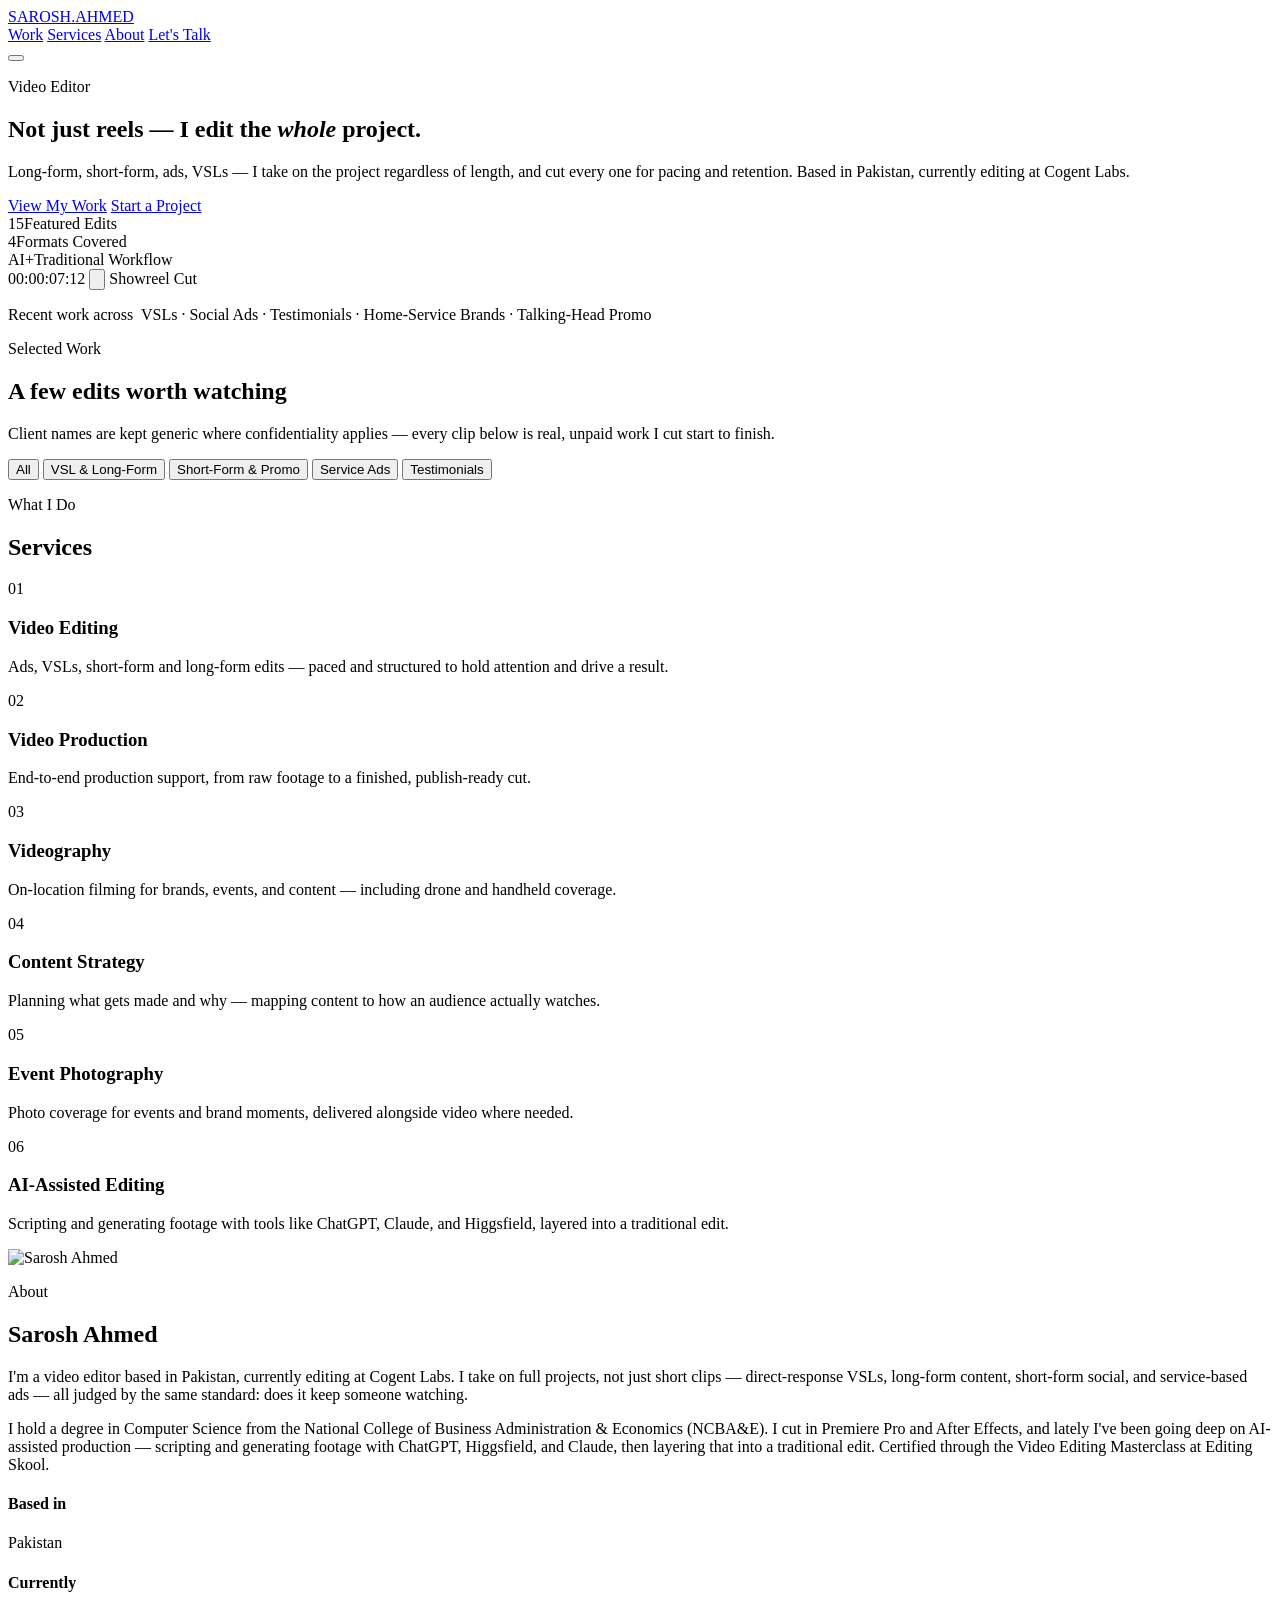
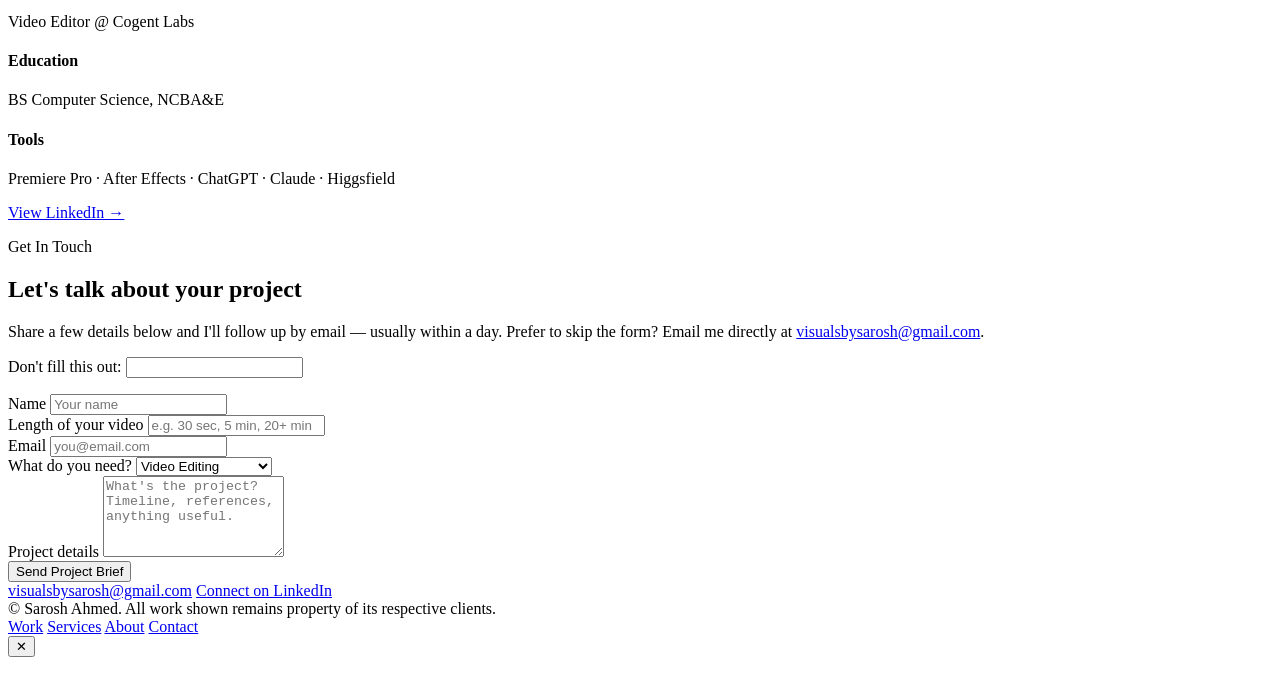
==== index.html @ 7a7d0344 "Add files via upload" ====
<!DOCTYPE html>
<html lang="en">
<head>
<meta charset="UTF-8">
<meta name="viewport" content="width=device-width, initial-scale=1.0">
<title>Sarosh Ahmed — Video Editor</title>
<meta name="description" content="Sarosh Ahmed — video editor based in Pakistan. Long-form, short-form, ads and VSLs, cut for retention, pacing, and results.">

<!-- Social preview (WhatsApp, LinkedIn, iMessage, etc.) -->
<meta property="og:type" content="website">
<meta property="og:url" content="https://saroshahmedportfolio.github.io/">
<meta property="og:title" content="Sarosh Ahmed — Video Editor">
<meta property="og:description" content="Not just reels — I edit the whole project. Long-form, short-form, ads and VSLs, cut for retention and pacing.">
<meta property="og:image" content="https://saroshahmedportfolio.github.io/assets/sarosh-headshot.jpg">
<meta name="twitter:card" content="summary_large_image">
<meta name="twitter:title" content="Sarosh Ahmed — Video Editor">
<meta name="twitter:description" content="Not just reels — I edit the whole project.">
<meta name="twitter:image" content="https://saroshahmedportfolio.github.io/assets/sarosh-headshot.jpg">

<!-- Google Analytics (GA4) — replace G-XXXXXXXXXX with your real Measurement ID -->
<script async src="https://www.googletagmanager.com/gtag/js?id=G-XXXXXXXXXX"></script>
<script>
  window.dataLayer = window.dataLayer || [];
  function gtag(){dataLayer.push(arguments);}
  gtag('js', new Date());
  gtag('config', 'G-XXXXXXXXXX');
</script>

<link rel="icon" href="data:image/svg+xml,<svg xmlns=%22http://www.w3.org/2000/svg%22 viewBox=%220 0 100 100%22><rect width=%22100%22 height=%22100%22 rx=%2222%22 fill=%22%230b0b0d%22/><text x=%2250%22 y=%2266%22 font-size=%2255%22 font-family=%22Arial%2C sans-serif%22 font-weight=%22900%22 fill=%22%23d7ff3f%22 text-anchor=%22middle%22>S</text></svg>">
<link rel="stylesheet" href="css/styles.css">
</head>
<body>

<div class="noise"></div>

<header class="site-header" id="top">
  <div class="wrap header-inner">
    <a class="brand" href="#top">SAROSH<span>.</span>AHMED</a>
    <nav class="nav" id="nav">
      <a href="#work">Work</a>
      <a href="#services">Services</a>
      <a href="#about">About</a>
      <a href="#contact" class="nav-cta">Let's Talk</a>
    </nav>
    <button class="nav-toggle" id="navToggle" aria-label="Toggle menu">
      <span></span><span></span><span></span>
    </button>
  </div>
</header>

<main>

  <!-- HERO -->
  <section class="hero wrap" id="hero">
    <div class="hero-copy">
      <p class="eyebrow"><span class="dot"></span>Video Editor</p>
      <h1>Not just reels — I edit the <em>whole</em> project.</h1>
      <p class="hero-sub">Long-form, short-form, ads, VSLs — I take on the project regardless of length, and cut every one for pacing and retention. Based in Pakistan, currently editing at Cogent Labs.</p>
      <div class="hero-actions">
        <a href="#work" class="btn btn-primary">View My Work</a>
        <a href="#contact" class="btn btn-ghost">Start a Project</a>
      </div>
      <div class="hero-meta">
        <div><span class="num">15</span><span class="label">Featured Edits</span></div>
        <div><span class="num">4</span><span class="label">Formats Covered</span></div>
        <div><span class="num">AI+</span><span class="label">Traditional Workflow</span></div>
      </div>
    </div>
    <div class="hero-media">
      <div class="tape-frame vertical" data-video="1pRJsNcxKk1_Q9yk8_LuO5jsBU0vxVFRY" data-title="Showreel Cut">
        <div class="tape-poster">
          <span class="tc">00:00:07:12</span>
          <button class="play-btn" aria-label="Play showreel">
            <svg viewBox="0 0 24 24"><path d="M8 5v14l11-7z"/></svg>
          </button>
          <span class="tape-label">Showreel Cut</span>
        </div>
      </div>
      <div class="hero-blob"></div>
    </div>
  </section>

  <!-- LOGOS / STRIP -->
  <section class="strip wrap">
    <p>Recent work across &nbsp;<span>VSLs</span>&nbsp;·&nbsp;<span>Social Ads</span>&nbsp;·&nbsp;<span>Testimonials</span>&nbsp;·&nbsp;<span>Home-Service Brands</span>&nbsp;·&nbsp;<span>Talking-Head Promo</span></p>
  </section>

  <!-- WORK -->
  <section class="work wrap" id="work">
    <div class="section-head">
      <p class="eyebrow"><span class="dot"></span>Selected Work</p>
      <h2>A few edits worth watching</h2>
      <p class="section-sub">Client names are kept generic where confidentiality applies — every clip below is real, unpaid work I cut start to finish.</p>
    </div>

    <div class="filters" id="filters">
      <button class="filter-btn active" data-filter="all">All</button>
      <button class="filter-btn" data-filter="vsl">VSL &amp; Long-Form</button>
      <button class="filter-btn" data-filter="promo">Short-Form &amp; Promo</button>
      <button class="filter-btn" data-filter="ads">Service Ads</button>
      <button class="filter-btn" data-filter="testimonial">Testimonials</button>
    </div>

    <div class="grid" id="workGrid">
      <!-- Cards injected by JS from VIDEO_DATA -->
    </div>
  </section>

  <!-- SERVICES -->
  <section class="services wrap" id="services">
    <div class="section-head">
      <p class="eyebrow"><span class="dot"></span>What I Do</p>
      <h2>Services</h2>
    </div>
    <div class="service-grid">
      <div class="service-card">
        <span class="service-index">01</span>
        <h3>Video Editing</h3>
        <p>Ads, VSLs, short-form and long-form edits — paced and structured to hold attention and drive a result.</p>
      </div>
      <div class="service-card">
        <span class="service-index">02</span>
        <h3>Video Production</h3>
        <p>End-to-end production support, from raw footage to a finished, publish-ready cut.</p>
      </div>
      <div class="service-card">
        <span class="service-index">03</span>
        <h3>Videography</h3>
        <p>On-location filming for brands, events, and content — including drone and handheld coverage.</p>
      </div>
      <div class="service-card">
        <span class="service-index">04</span>
        <h3>Content Strategy</h3>
        <p>Planning what gets made and why — mapping content to how an audience actually watches.</p>
      </div>
      <div class="service-card">
        <span class="service-index">05</span>
        <h3>Event Photography</h3>
        <p>Photo coverage for events and brand moments, delivered alongside video where needed.</p>
      </div>
      <div class="service-card service-card--accent">
        <span class="service-index">06</span>
        <h3>AI-Assisted Editing</h3>
        <p>Scripting and generating footage with tools like ChatGPT, Claude, and Higgsfield, layered into a traditional edit.</p>
      </div>
    </div>
  </section>

  <!-- ABOUT -->
  <section class="about wrap" id="about">
    <div class="about-media">
      <img src="assets/sarosh-headshot.jpg" alt="Sarosh Ahmed" loading="lazy">
    </div>
    <div class="about-copy">
      <p class="eyebrow"><span class="dot"></span>About</p>
      <h2>Sarosh Ahmed</h2>
      <p>I'm a video editor based in Pakistan, currently editing at Cogent Labs. I take on full projects, not just short clips — direct-response VSLs, long-form content, short-form social, and service-based ads — all judged by the same standard: does it keep someone watching.</p>
      <p>I hold a degree in Computer Science from the National College of Business Administration &amp; Economics (NCBA&amp;E). I cut in Premiere Pro and After Effects, and lately I've been going deep on AI-assisted production — scripting and generating footage with ChatGPT, Higgsfield, and Claude, then layering that into a traditional edit. Certified through the Video Editing Masterclass at Editing Skool.</p>
      <div class="about-facts">
        <div><h4>Based in</h4><p>Pakistan</p></div>
        <div><h4>Currently</h4><p>Video Editor @ Cogent Labs</p></div>
        <div><h4>Education</h4><p>BS Computer Science, NCBA&amp;E</p></div>
        <div><h4>Tools</h4><p>Premiere Pro · After Effects · ChatGPT · Claude · Higgsfield</p></div>
      </div>
      <a href="https://www.linkedin.com/in/sarosh-ahmed-/" target="_blank" rel="noopener" class="btn btn-ghost small">View LinkedIn →</a>
    </div>
  </section>

  <!-- CONTACT -->
  <section class="contact wrap" id="contact">
    <div class="contact-inner">
      <p class="eyebrow center"><span class="dot"></span>Get In Touch</p>
      <h2>Let's talk about your project</h2>
      <p class="section-sub center">Share a few details below and I'll follow up by email — usually within a day. Prefer to skip the form? Email me directly at <a href="mailto:visualsbysarosh@gmail.com" class="inline-link">visualsbysarosh@gmail.com</a>.</p>

      <form name="contact" method="POST" data-netlify="true" netlify-honeypot="bot-field" class="project-form" id="contactForm" action="/thank-you.html">
        <input type="hidden" name="form-name" value="contact">
        <p class="hidden-field"><label>Don't fill this out: <input name="bot-field"></label></p>

        <div class="form-row">
          <div class="form-field">
            <label for="f-name">Name</label>
            <input type="text" id="f-name" name="name" placeholder="Your name" required>
          </div>
          <div class="form-field">
            <label for="f-length">Length of your video</label>
            <input type="text" id="f-length" name="video_length" placeholder="e.g. 30 sec, 5 min, 20+ min">
          </div>
        </div>

        <div class="form-row">
          <div class="form-field">
            <label for="f-email">Email</label>
            <input type="email" id="f-email" name="email" placeholder="you@email.com" required>
          </div>
          <div class="form-field">
            <label for="f-service">What do you need?</label>
            <select id="f-service" name="service">
              <option value="Video Editing">Video Editing</option>
              <option value="Video Production">Video Production</option>
              <option value="Videography">Videography</option>
              <option value="Content Strategy">Content Strategy</option>
              <option value="Event Photography">Event Photography</option>
              <option value="Other">Other</option>
            </select>
          </div>
        </div>

        <div class="form-field">
          <label for="f-details">Project details</label>
          <textarea id="f-details" name="details" rows="5" placeholder="What's the project? Timeline, references, anything useful."></textarea>
        </div>

        <button type="submit" class="btn btn-primary large">Send Project Brief</button>
      </form>

      <div class="contact-actions">
        <a href="mailto:visualsbysarosh@gmail.com" class="btn btn-ghost">visualsbysarosh@gmail.com</a>
        <a href="https://www.linkedin.com/in/sarosh-ahmed-/" target="_blank" rel="noopener" class="btn btn-ghost">Connect on LinkedIn</a>
      </div>
    </div>
  </section>

</main>

<footer class="site-footer">
  <div class="wrap footer-inner">
    <span>© <span id="year"></span> Sarosh Ahmed. All work shown remains property of its respective clients.</span>
    <div class="footer-links">
      <a href="#work">Work</a>
      <a href="#services">Services</a>
      <a href="#about">About</a>
      <a href="#contact">Contact</a>
    </div>
  </div>
</footer>

<div class="lightbox" id="lightbox">
  <div class="lightbox-inner">
    <button class="lightbox-close" id="lightboxClose" aria-label="Close">✕</button>
    <div class="lightbox-frame" id="lightboxFrame"></div>
    <p class="lightbox-title" id="lightboxTitle"></p>
  </div>
</div>

<script src="js/main.js"></script>
</body>
</html>
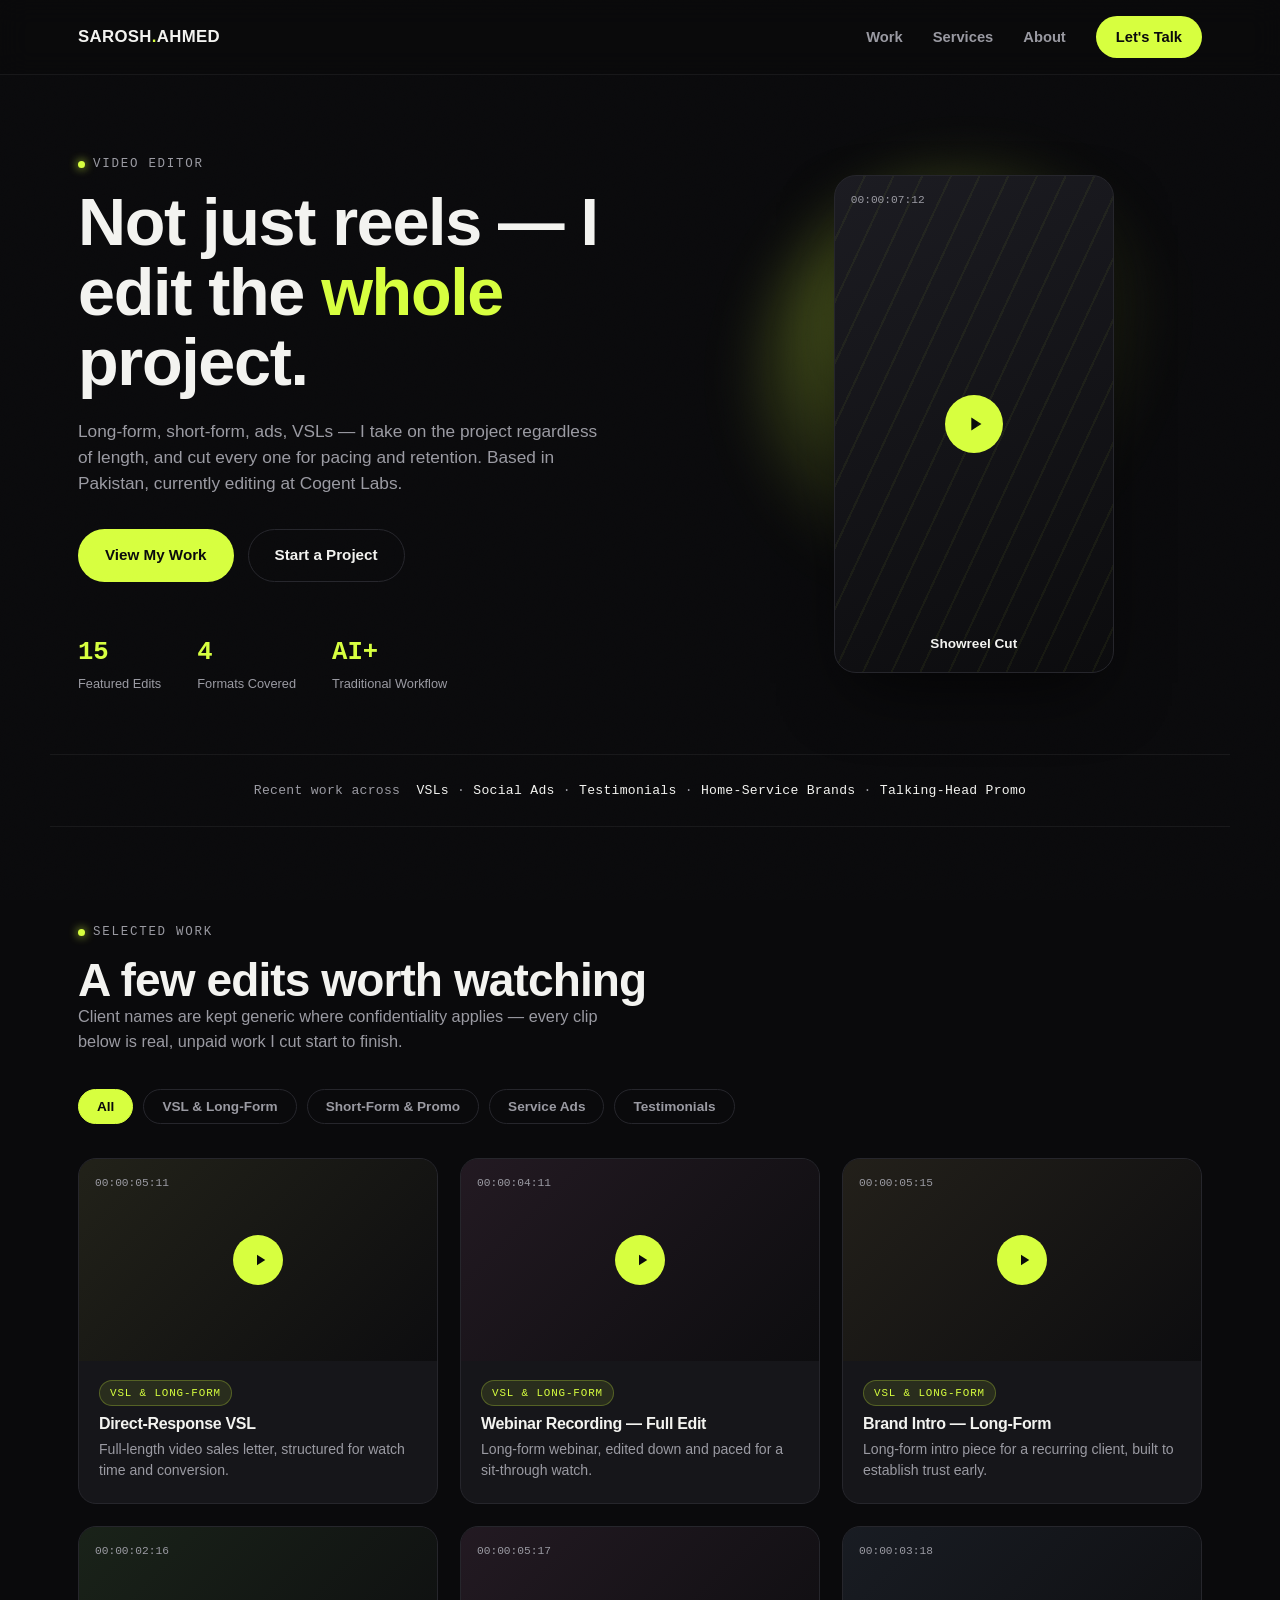
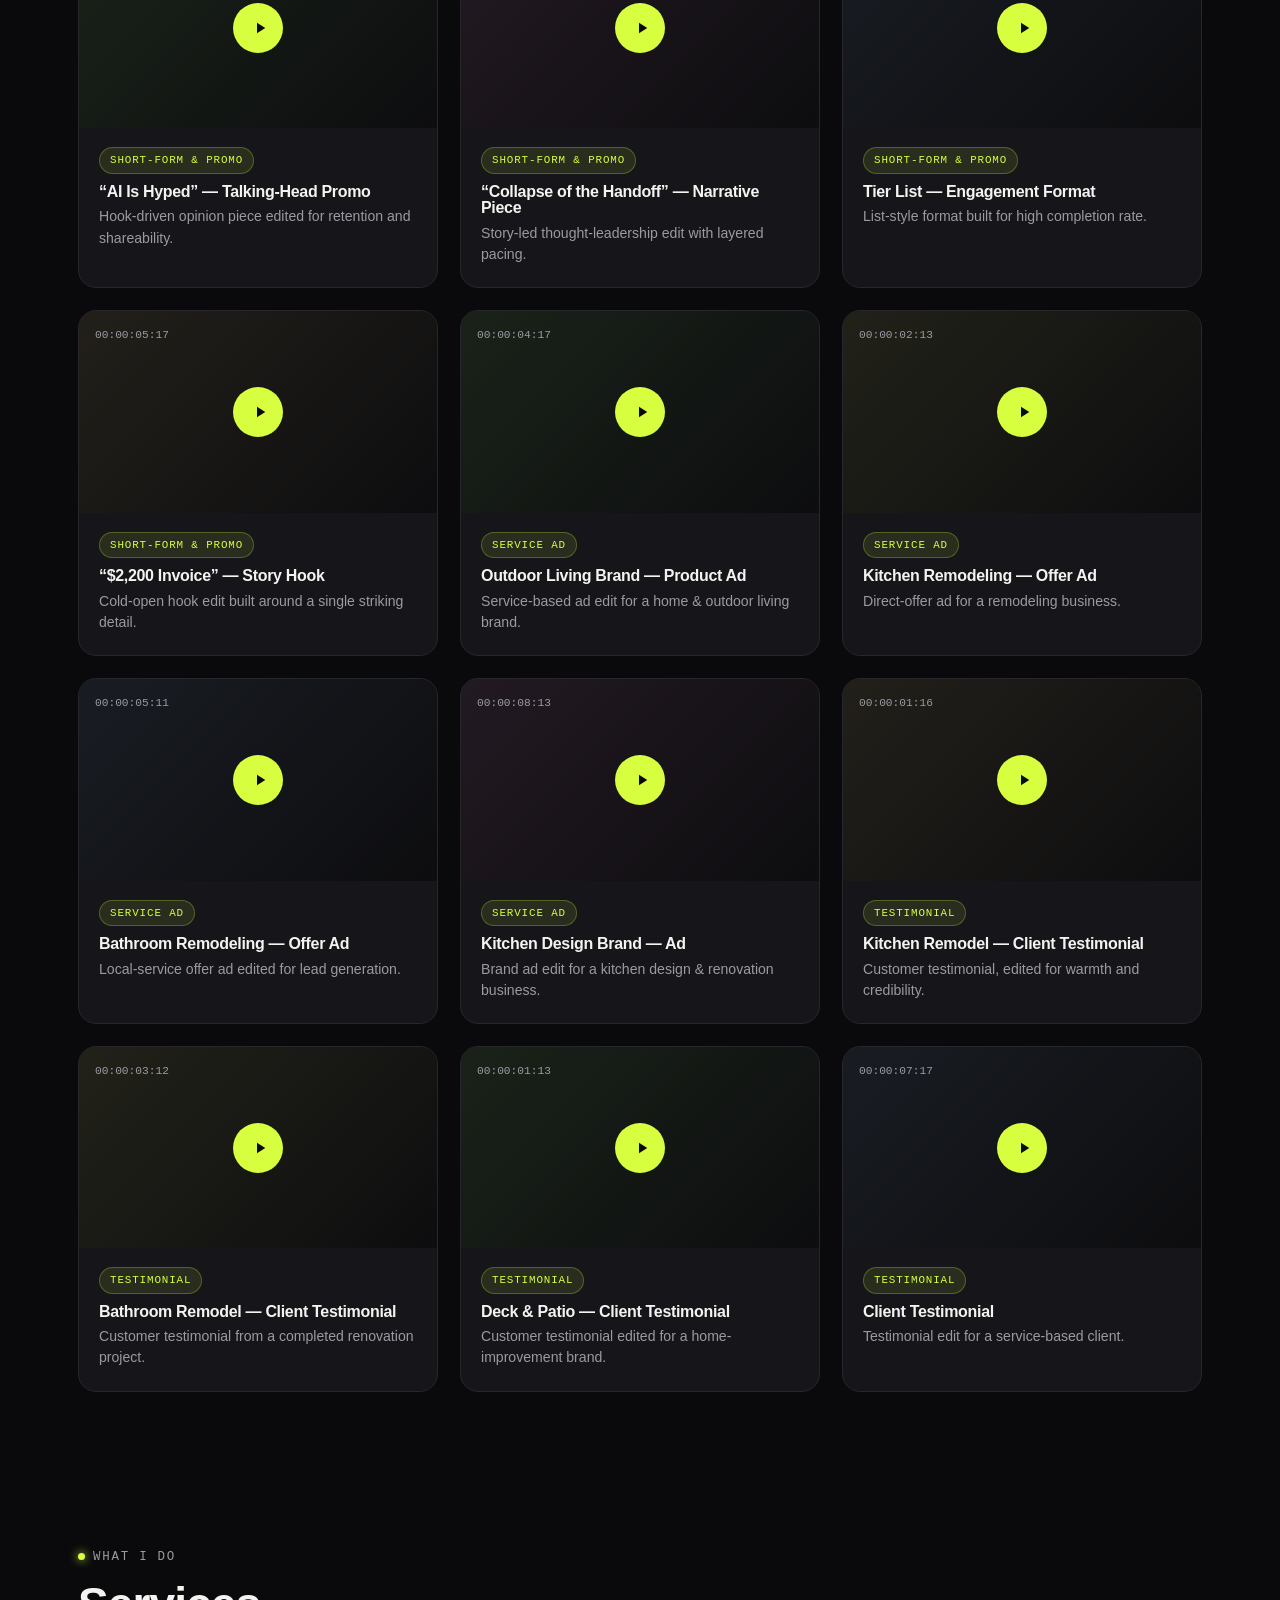
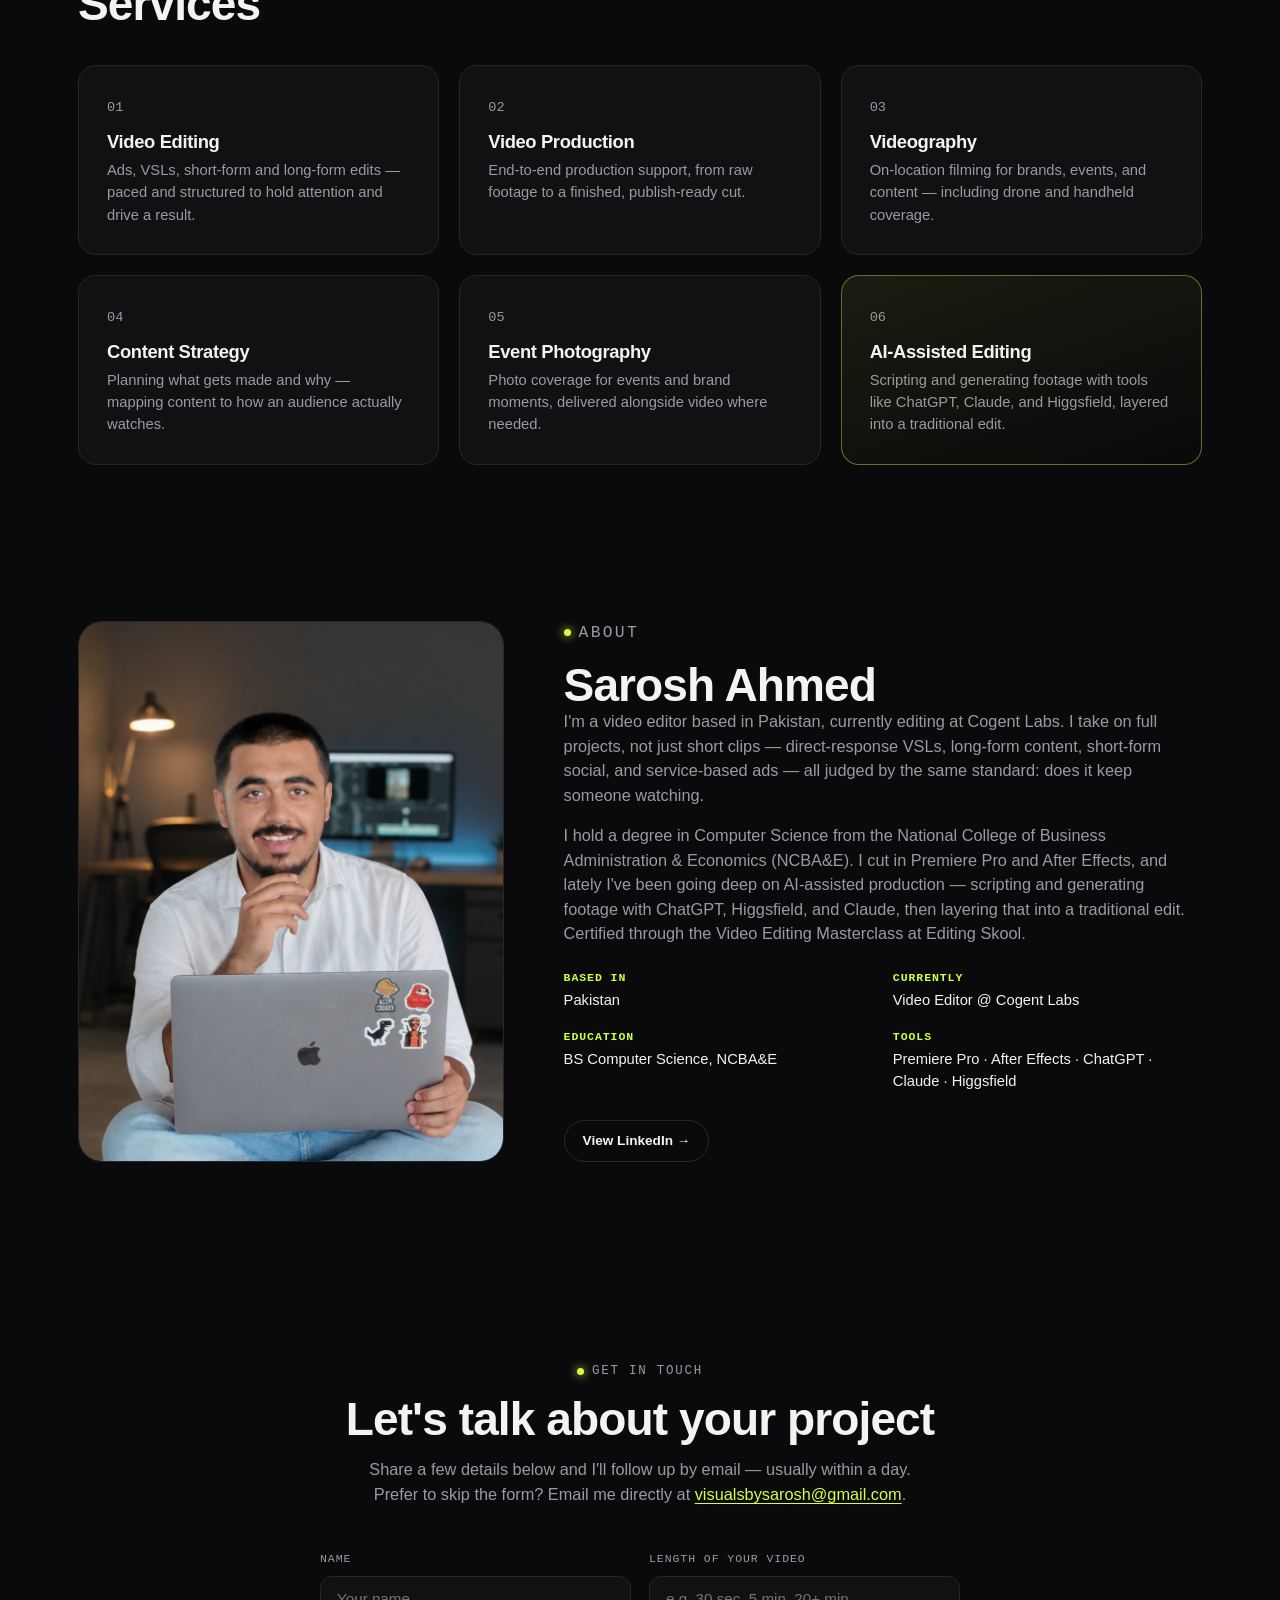
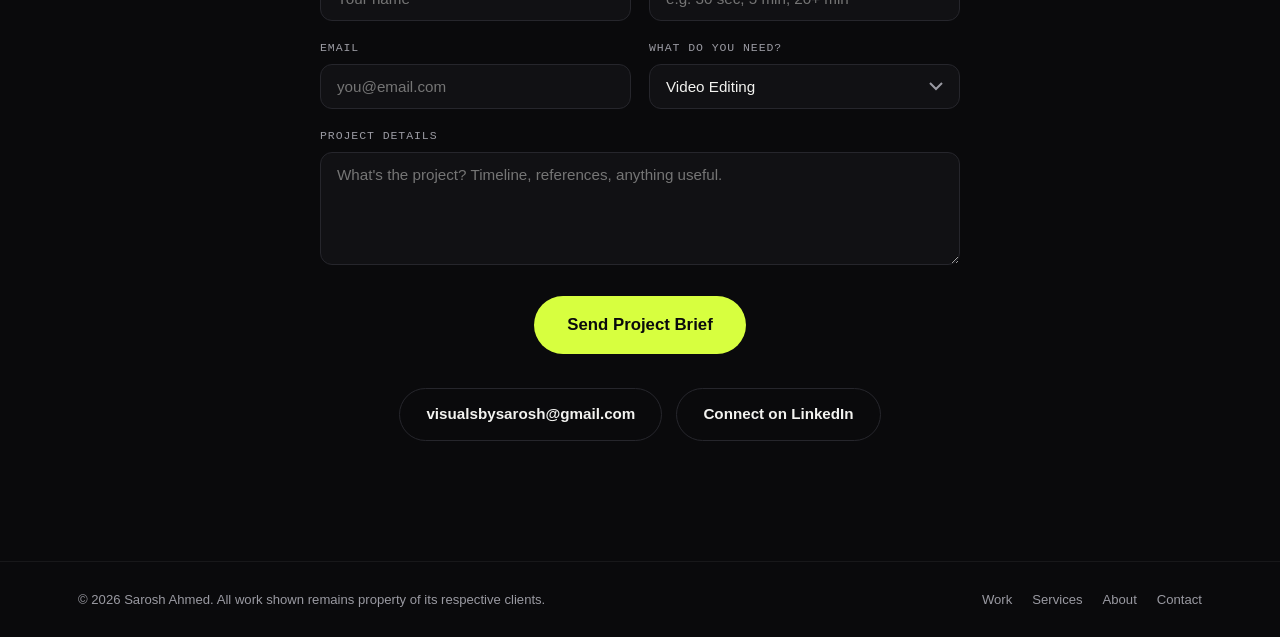
==== commit 705377e6: "Add files via upload" ====
--- a/index.html
+++ b/index.html
@@ -11,23 +11,23 @@
 <meta property="og:url" content="https://saroshahmedportfolio.github.io/">
 <meta property="og:title" content="Sarosh Ahmed — Video Editor">
 <meta property="og:description" content="Not just reels — I edit the whole project. Long-form, short-form, ads and VSLs, cut for retention and pacing.">
-<meta property="og:image" content="https://saroshahmedportfolio.github.io/assets/sarosh-headshot.jpg">
+<meta property="og:image" content="https://saroshahmedportfolio.github.io/sarosh-headshot.jpg">
 <meta name="twitter:card" content="summary_large_image">
 <meta name="twitter:title" content="Sarosh Ahmed — Video Editor">
 <meta name="twitter:description" content="Not just reels — I edit the whole project.">
-<meta name="twitter:image" content="https://saroshahmedportfolio.github.io/assets/sarosh-headshot.jpg">
-
-<!-- Google Analytics (GA4) — replace G-XXXXXXXXXX with your real Measurement ID -->
-<script async src="https://www.googletagmanager.com/gtag/js?id=G-XXXXXXXXXX"></script>
+<meta name="twitter:image" content="https://saroshahmedportfolio.github.io/sarosh-headshot.jpg">
+
+<!-- Google Analytics (GA4) -->
+<script async src="https://www.googletagmanager.com/gtag/js?id=G-SGVHT75S47"></script>
 <script>
   window.dataLayer = window.dataLayer || [];
   function gtag(){dataLayer.push(arguments);}
   gtag('js', new Date());
-  gtag('config', 'G-XXXXXXXXXX');
+  gtag('config', 'G-SGVHT75S47');
 </script>
 
 <link rel="icon" href="data:image/svg+xml,<svg xmlns=%22http://www.w3.org/2000/svg%22 viewBox=%220 0 100 100%22><rect width=%22100%22 height=%22100%22 rx=%2222%22 fill=%22%230b0b0d%22/><text x=%2250%22 y=%2266%22 font-size=%2255%22 font-family=%22Arial%2C sans-serif%22 font-weight=%22900%22 fill=%22%23d7ff3f%22 text-anchor=%22middle%22>S</text></svg>">
-<link rel="stylesheet" href="css/styles.css">
+<link rel="stylesheet" href="styles.css">
 </head>
 <body>
 
@@ -149,7 +149,7 @@
   <!-- ABOUT -->
   <section class="about wrap" id="about">
     <div class="about-media">
-      <img src="assets/sarosh-headshot.jpg" alt="Sarosh Ahmed" loading="lazy">
+      <img src="sarosh-headshot.jpg" alt="Sarosh Ahmed" loading="lazy">
     </div>
     <div class="about-copy">
       <p class="eyebrow"><span class="dot"></span>About</p>
@@ -243,6 +243,6 @@
   </div>
 </div>
 
-<script src="js/main.js"></script>
+<script src="main.js"></script>
 </body>
 </html>
--- a/styles.css
+++ b/styles.css
@@ -0,0 +1,273 @@
+/* ============ Tokens ============ */
+:root{
+  --bg: #0a0a0c;
+  --bg-alt: #111114;
+  --card: #16161a;
+  --card-border: #26262c;
+  --text: #f3f3f0;
+  --text-dim: #9a9aa2;
+  --accent: #d7ff3f;
+  --accent-dim: #a8cc2c;
+  --accent-ink: #0a0a0c;
+  --radius: 18px;
+  --maxw: 1180px;
+  --serif: "Iowan Old Style", "Georgia", serif;
+  --sans: -apple-system, BlinkMacSystemFont, "Inter", "Helvetica Neue", Arial, sans-serif;
+  --mono: "SF Mono", "Menlo", "Consolas", monospace;
+}
+
+*{ box-sizing:border-box; margin:0; padding:0; }
+html{ scroll-behavior:smooth; }
+body{
+  background:var(--bg);
+  color:var(--text);
+  font-family:var(--sans);
+  line-height:1.5;
+  -webkit-font-smoothing:antialiased;
+  overflow-x:hidden;
+}
+img{ max-width:100%; display:block; }
+a{ color:inherit; text-decoration:none; }
+.wrap{ max-width:var(--maxw); margin:0 auto; padding:0 28px; }
+
+.noise{
+  position:fixed; inset:0; pointer-events:none; z-index:1; opacity:.035; mix-blend-mode:overlay;
+  background-image:url("data:image/svg+xml,%3Csvg xmlns='http://www.w3.org/2000/svg' width='120' height='120'%3E%3Cfilter id='n'%3E%3CfeTurbulence type='fractalNoise' baseFrequency='0.9' numOctaves='2' stitchTiles='stitch'/%3E%3C/filter%3E%3Crect width='100%25' height='100%25' filter='url(%23n)'/%3E%3C/svg%3E");
+}
+
+/* ============ Type ============ */
+h1,h2,h3,h4{ font-weight:800; letter-spacing:-0.02em; line-height:1.05; }
+h1{ font-size:clamp(2.4rem, 5.2vw, 4.4rem); }
+h2{ font-size:clamp(1.9rem, 3.6vw, 3rem); }
+h3{ font-size:1.15rem; }
+em{ font-style:normal; color:var(--accent); }
+
+.eyebrow{
+  display:flex; align-items:center; gap:8px;
+  font-family:var(--mono); font-size:.78rem; letter-spacing:.14em; text-transform:uppercase;
+  color:var(--text-dim); margin-bottom:14px;
+}
+.eyebrow.center{ justify-content:center; }
+.dot{ width:7px; height:7px; border-radius:50%; background:var(--accent); box-shadow:0 0 10px var(--accent); flex:none; }
+
+.section-sub{ color:var(--text-dim); max-width:560px; font-size:1.02rem; }
+.inline-link{ color:var(--accent); text-decoration:underline; text-underline-offset:3px; }
+.inline-link:hover{ color:var(--text); }
+.section-sub.center{ margin:0 auto; text-align:center; }
+.section-head{ margin-bottom:36px; }
+
+/* ============ Buttons ============ */
+.btn{
+  display:inline-flex; align-items:center; justify-content:center;
+  padding:14px 26px; border-radius:100px; font-weight:700; font-size:.95rem;
+  transition:transform .18s ease, background .18s ease, border-color .18s ease;
+  border:1px solid transparent; white-space:nowrap;
+}
+.btn-primary{ background:var(--accent); color:var(--accent-ink); }
+.btn-primary:hover{ transform:translateY(-2px); background:#e4ff70; }
+.btn-ghost{ border-color:var(--card-border); color:var(--text); }
+.btn-ghost:hover{ border-color:var(--accent); color:var(--accent); transform:translateY(-2px); }
+.btn.large{ padding:18px 32px; font-size:1.05rem; }
+.btn.small{ padding:10px 18px; font-size:.85rem; margin-top:22px; }
+
+/* ============ Header ============ */
+.site-header{
+  position:sticky; top:0; z-index:50;
+  backdrop-filter:blur(14px);
+  background:rgba(10,10,12,.72);
+  border-bottom:1px solid rgba(255,255,255,.06);
+}
+.header-inner{ display:flex; align-items:center; justify-content:space-between; height:74px; }
+.brand{ font-weight:800; letter-spacing:.02em; font-size:1.05rem; }
+.brand span{ color:var(--accent); }
+.nav{ display:flex; align-items:center; gap:30px; font-size:.92rem; font-weight:600; }
+.nav a{ color:var(--text-dim); transition:color .15s ease; }
+.nav a:hover{ color:var(--text); }
+.nav-cta{
+  background:var(--accent); color:var(--accent-ink) !important;
+  padding:10px 20px; border-radius:100px;
+}
+.nav-toggle{ display:none; flex-direction:column; gap:5px; background:none; border:none; cursor:pointer; padding:8px; }
+.nav-toggle span{ width:22px; height:2px; background:var(--text); display:block; }
+
+/* ============ Hero ============ */
+.hero{
+  display:grid; grid-template-columns:1.15fr .85fr; gap:50px; align-items:center;
+  padding-top:80px; padding-bottom:60px; position:relative;
+}
+.hero-copy .hero-sub{ color:var(--text-dim); font-size:1.08rem; max-width:520px; margin:22px 0 32px; }
+.hero-actions{ display:flex; gap:14px; flex-wrap:wrap; }
+.hero-meta{ display:flex; gap:36px; margin-top:52px; }
+.hero-meta .num{ display:block; font-family:var(--mono); font-size:1.6rem; font-weight:800; color:var(--accent); }
+.hero-meta .label{ display:block; font-size:.8rem; color:var(--text-dim); margin-top:2px; }
+
+.hero-media{ position:relative; display:flex; justify-content:center; }
+.hero-blob{
+  position:absolute; width:420px; height:420px; border-radius:50%;
+  background:radial-gradient(circle at 30% 30%, rgba(215,255,63,.35), transparent 65%);
+  filter:blur(30px); z-index:0;
+}
+.tape-frame{
+  position:relative; z-index:1; width:280px; aspect-ratio:9/16; border-radius:22px; overflow:hidden;
+  border:1px solid var(--card-border); background:linear-gradient(155deg,#1c1c22,#0c0c0e);
+  box-shadow:0 30px 70px -20px rgba(0,0,0,.7);
+}
+.tape-poster{ position:absolute; inset:0; display:flex; flex-direction:column; align-items:center; justify-content:center; gap:16px; cursor:pointer; }
+.tape-poster::before{
+  content:""; position:absolute; inset:0;
+  background:repeating-linear-gradient(115deg, rgba(215,255,63,.05) 0 2px, transparent 2px 26px);
+}
+.tc{ position:absolute; top:16px; left:16px; font-family:var(--mono); font-size:.7rem; color:var(--text-dim); }
+.tape-label{ position:absolute; bottom:18px; left:0; right:0; text-align:center; font-size:.85rem; font-weight:700; color:var(--text); }
+.play-btn{
+  width:58px; height:58px; border-radius:50%; background:var(--accent); border:none; cursor:pointer;
+  display:flex; align-items:center; justify-content:center; transition:transform .18s ease;
+}
+.play-btn:hover{ transform:scale(1.08); }
+.play-btn svg{ width:22px; height:22px; fill:var(--accent-ink); margin-left:3px; }
+
+/* ============ Strip ============ */
+.strip{ padding:26px 28px; border-top:1px solid rgba(255,255,255,.06); border-bottom:1px solid rgba(255,255,255,.06); overflow:hidden; }
+.strip p{ font-family:var(--mono); font-size:.82rem; color:var(--text-dim); text-align:center; letter-spacing:.02em; }
+.strip span{ color:var(--text); }
+
+/* ============ Work / Grid ============ */
+.work{ padding:96px 28px; }
+.filters{ display:flex; flex-wrap:wrap; gap:10px; margin-bottom:34px; }
+.filter-btn{
+  background:transparent; border:1px solid var(--card-border); color:var(--text-dim);
+  padding:9px 18px; border-radius:100px; font-size:.85rem; font-weight:600; cursor:pointer;
+  transition:all .15s ease;
+}
+.filter-btn:hover{ color:var(--text); border-color:var(--text-dim); }
+.filter-btn.active{ background:var(--accent); border-color:var(--accent); color:var(--accent-ink); }
+
+.grid{ display:grid; grid-template-columns:repeat(3, 1fr); gap:22px; }
+.card{
+  border:1px solid var(--card-border); border-radius:var(--radius); overflow:hidden;
+  background:var(--card); transition:transform .2s ease, border-color .2s ease;
+}
+.card:hover{ transform:translateY(-4px); border-color:#3a3a42; }
+.card-media{
+  position:relative; aspect-ratio:16/9; cursor:pointer; overflow:hidden;
+  display:flex; align-items:center; justify-content:center;
+}
+.card-media.vertical{ aspect-ratio:9/16; }
+.card-media::before{ content:""; position:absolute; inset:0; opacity:.9; }
+.card-media .play-btn{ position:relative; z-index:2; width:50px; height:50px; }
+.card-media .play-btn svg{ width:18px; height:18px; }
+.card-media .tc{ z-index:2; }
+.card-body{ padding:18px 20px 22px; }
+.tag{
+  display:inline-block; font-family:var(--mono); font-size:.68rem; letter-spacing:.08em; text-transform:uppercase;
+  color:var(--accent); background:rgba(215,255,63,.1); border:1px solid rgba(215,255,63,.25);
+  padding:4px 10px; border-radius:100px; margin-bottom:10px;
+}
+.card-body h3{ font-size:1rem; margin-bottom:6px; }
+.card-body p{ color:var(--text-dim); font-size:.88rem; }
+
+/* gradient variants for placeholder media */
+.g1::before{ background:linear-gradient(135deg,#232319,#0c0c0e); }
+.g2::before{ background:linear-gradient(135deg,#1a2419,#0c0c0e); }
+.g3::before{ background:linear-gradient(135deg,#241a23,#0c0c0e); }
+.g4::before{ background:linear-gradient(135deg,#191d24,#0c0c0e); }
+.g5::before{ background:linear-gradient(135deg,#24211a,#0c0c0e); }
+
+.card.hidden{ display:none; }
+
+/* ============ Services ============ */
+.services{ padding:60px 28px 96px; }
+.service-grid{ display:grid; grid-template-columns:repeat(3, 1fr); gap:20px; }
+.service-card{
+  border:1px solid var(--card-border); border-radius:var(--radius); padding:28px;
+  background:var(--bg-alt); position:relative;
+}
+.service-card--accent{ border-color:rgba(215,255,63,.4); background:linear-gradient(160deg, rgba(215,255,63,.08), transparent); }
+.service-index{ font-family:var(--mono); color:var(--text-dim); font-size:.85rem; }
+.service-card h3{ margin:14px 0 8px; }
+.service-card p{ color:var(--text-dim); font-size:.92rem; }
+
+/* ============ About ============ */
+.about{ padding:60px 28px 100px; display:grid; grid-template-columns:.8fr 1.2fr; gap:60px; align-items:stretch; }
+.about-media{ height:100%; }
+.about-media img{ width:100%; height:100%; object-fit:cover; object-position:center 20%; border-radius:24px; border:1px solid var(--card-border); }
+.about-copy p{ color:var(--text-dim); margin-bottom:16px; font-size:1.02rem; }
+.about-facts{ display:grid; grid-template-columns:1fr 1fr; gap:20px; margin:26px 0 6px; }
+.about-facts h4{ font-family:var(--mono); font-size:.72rem; text-transform:uppercase; letter-spacing:.08em; color:var(--accent); margin-bottom:5px; }
+.about-facts p{ font-size:.92rem; color:var(--text); margin:0; }
+
+/* ============ Forms (shared) ============ */
+.hidden-field{ position:absolute; left:-9999px; top:-9999px; }
+label{ display:block; font-family:var(--mono); font-size:.72rem; text-transform:uppercase; letter-spacing:.08em; color:var(--text-dim); margin-bottom:8px; }
+input[type="text"], input[type="email"], select, textarea{
+  width:100%; background:var(--bg-alt); border:1px solid var(--card-border); color:var(--text);
+  border-radius:12px; padding:13px 16px; font-family:var(--sans); font-size:.95rem;
+  transition:border-color .15s ease;
+}
+input[type="text"]:focus, input[type="email"]:focus, select:focus, textarea:focus{
+  outline:none; border-color:var(--accent);
+}
+textarea{ resize:vertical; min-height:110px; }
+select{ appearance:none; cursor:pointer; background-image:url("data:image/svg+xml,%3Csvg xmlns='http://www.w3.org/2000/svg' width='14' height='9'%3E%3Cpath d='M1 1l6 6 6-6' stroke='%239a9aa2' stroke-width='2' fill='none'/%3E%3C/svg%3E"); background-repeat:no-repeat; background-position:right 16px center; padding-right:40px; }
+
+/* ============ Contact ============ */
+.contact{ padding:100px 28px 120px; }
+.contact-inner{ text-align:center; max-width:640px; margin:0 auto; }
+.contact h2{ margin-bottom:14px; }
+.contact-actions{ display:flex; gap:14px; justify-content:center; flex-wrap:wrap; margin-top:34px; }
+
+.project-form{ text-align:left; margin:44px 0 32px; display:flex; flex-direction:column; gap:18px; }
+.form-row{ display:grid; grid-template-columns:1fr 1fr; gap:18px; }
+.project-form .btn{ align-self:center; margin-top:6px; }
+
+/* ============ Footer ============ */
+.site-footer{ border-top:1px solid rgba(255,255,255,.06); padding:28px 0; }
+.footer-inner{ display:flex; justify-content:space-between; align-items:center; flex-wrap:wrap; gap:14px; }
+.footer-inner span{ color:var(--text-dim); font-size:.82rem; }
+.footer-links{ display:flex; gap:20px; font-size:.82rem; color:var(--text-dim); }
+.footer-links a:hover{ color:var(--text); }
+
+/* ============ Lightbox ============ */
+.lightbox{
+  position:fixed; inset:0; z-index:100; background:rgba(5,5,6,.92); backdrop-filter:blur(6px);
+  display:none; align-items:center; justify-content:center; padding:30px;
+}
+.lightbox.open{ display:flex; }
+.lightbox-inner{ width:100%; max-width:920px; }
+.lightbox-frame{ width:100%; aspect-ratio:16/9; background:#000; border-radius:14px; overflow:hidden; }
+.lightbox-frame.vertical{ max-width:400px; aspect-ratio:9/16; margin:0 auto; }
+.lightbox-frame iframe{ width:100%; height:100%; border:0; }
+.lightbox-title{ text-align:center; margin-top:16px; color:var(--text-dim); font-size:.9rem; }
+.lightbox-close{
+  position:absolute; top:22px; right:28px; background:none; border:1px solid var(--card-border);
+  color:var(--text); width:40px; height:40px; border-radius:50%; cursor:pointer; font-size:1rem;
+}
+
+/* ============ Responsive ============ */
+@media (max-width:900px){
+  .hero{ grid-template-columns:1fr; padding-top:50px; }
+  .hero-media{ order:-1; margin-bottom:20px; }
+  .tape-frame{ width:220px; }
+  .grid{ grid-template-columns:repeat(2, 1fr); }
+  .service-grid{ grid-template-columns:repeat(2, 1fr); }
+  .about{ grid-template-columns:1fr; }
+  .about-media{ height:auto; max-width:320px; margin:0 auto; }
+  .about-media img{ height:auto; aspect-ratio:1/1.05; }
+  .nav{
+    position:absolute; top:74px; left:0; right:0; background:var(--bg);
+    flex-direction:column; align-items:flex-start; gap:0; padding:10px 28px 20px;
+    border-bottom:1px solid rgba(255,255,255,.06); display:none;
+  }
+  .nav.open{ display:flex; }
+  .nav a{ width:100%; padding:14px 0; border-bottom:1px solid rgba(255,255,255,.05); }
+  .nav-cta{ margin-top:10px; text-align:center; }
+  .nav-toggle{ display:flex; }
+}
+@media (max-width:600px){
+  .grid{ grid-template-columns:1fr; }
+  .service-grid{ grid-template-columns:1fr; }
+  .about-facts{ grid-template-columns:1fr; }
+  .hero-meta{ gap:24px; flex-wrap:wrap; }
+  .contact-actions .btn{ width:100%; }
+  .form-row{ grid-template-columns:1fr; }
+}
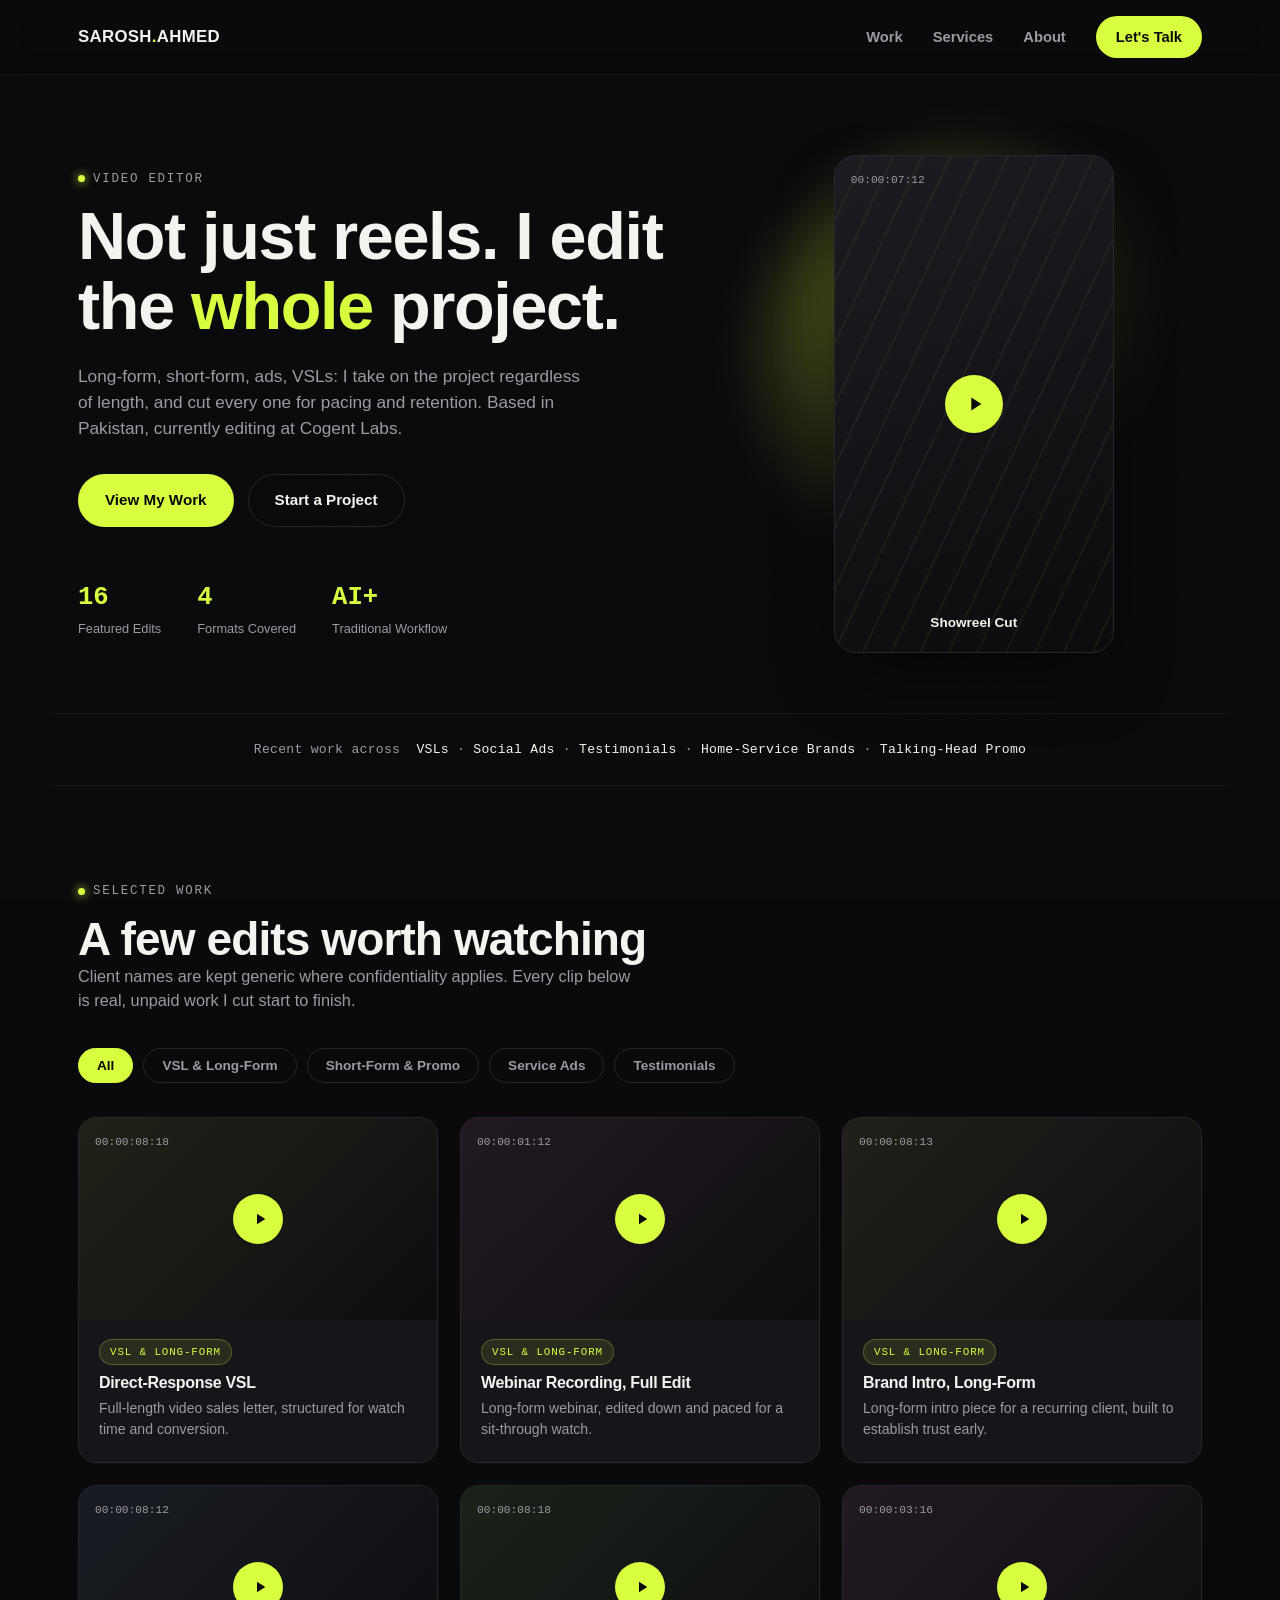
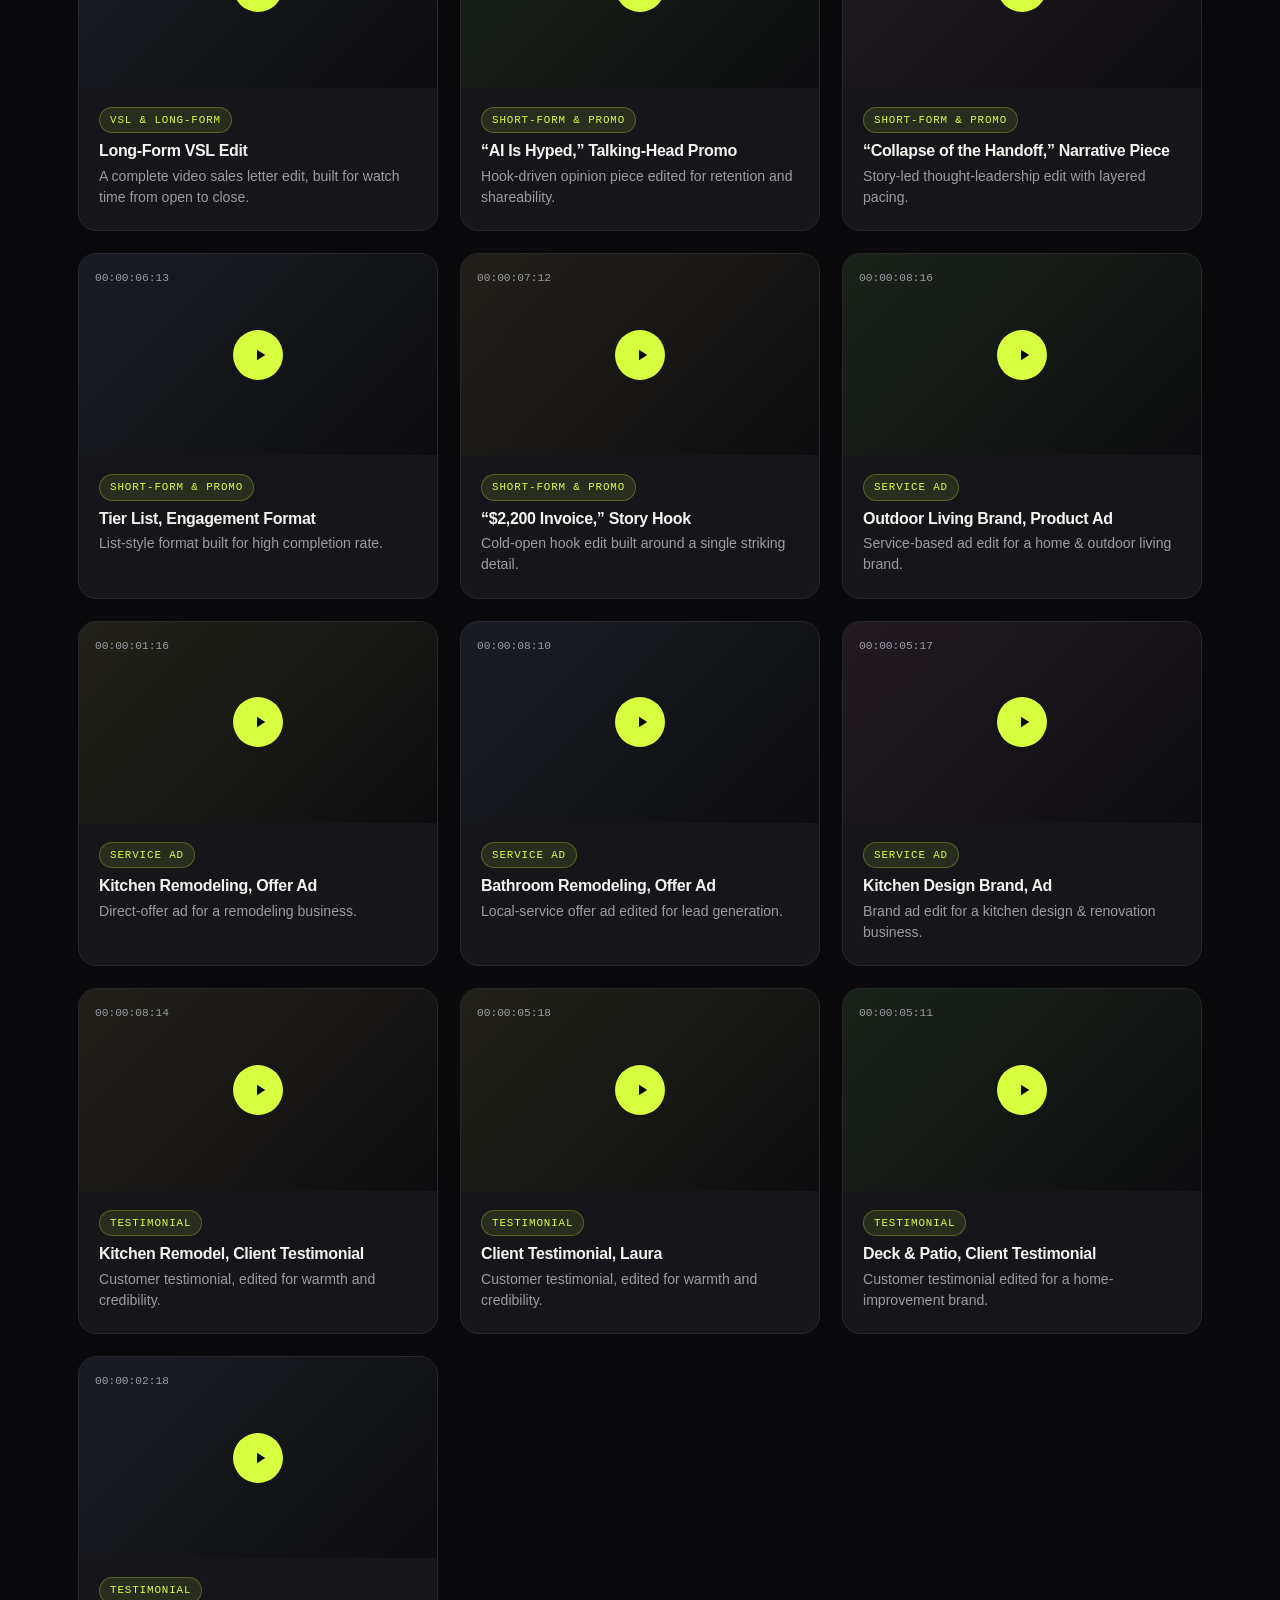
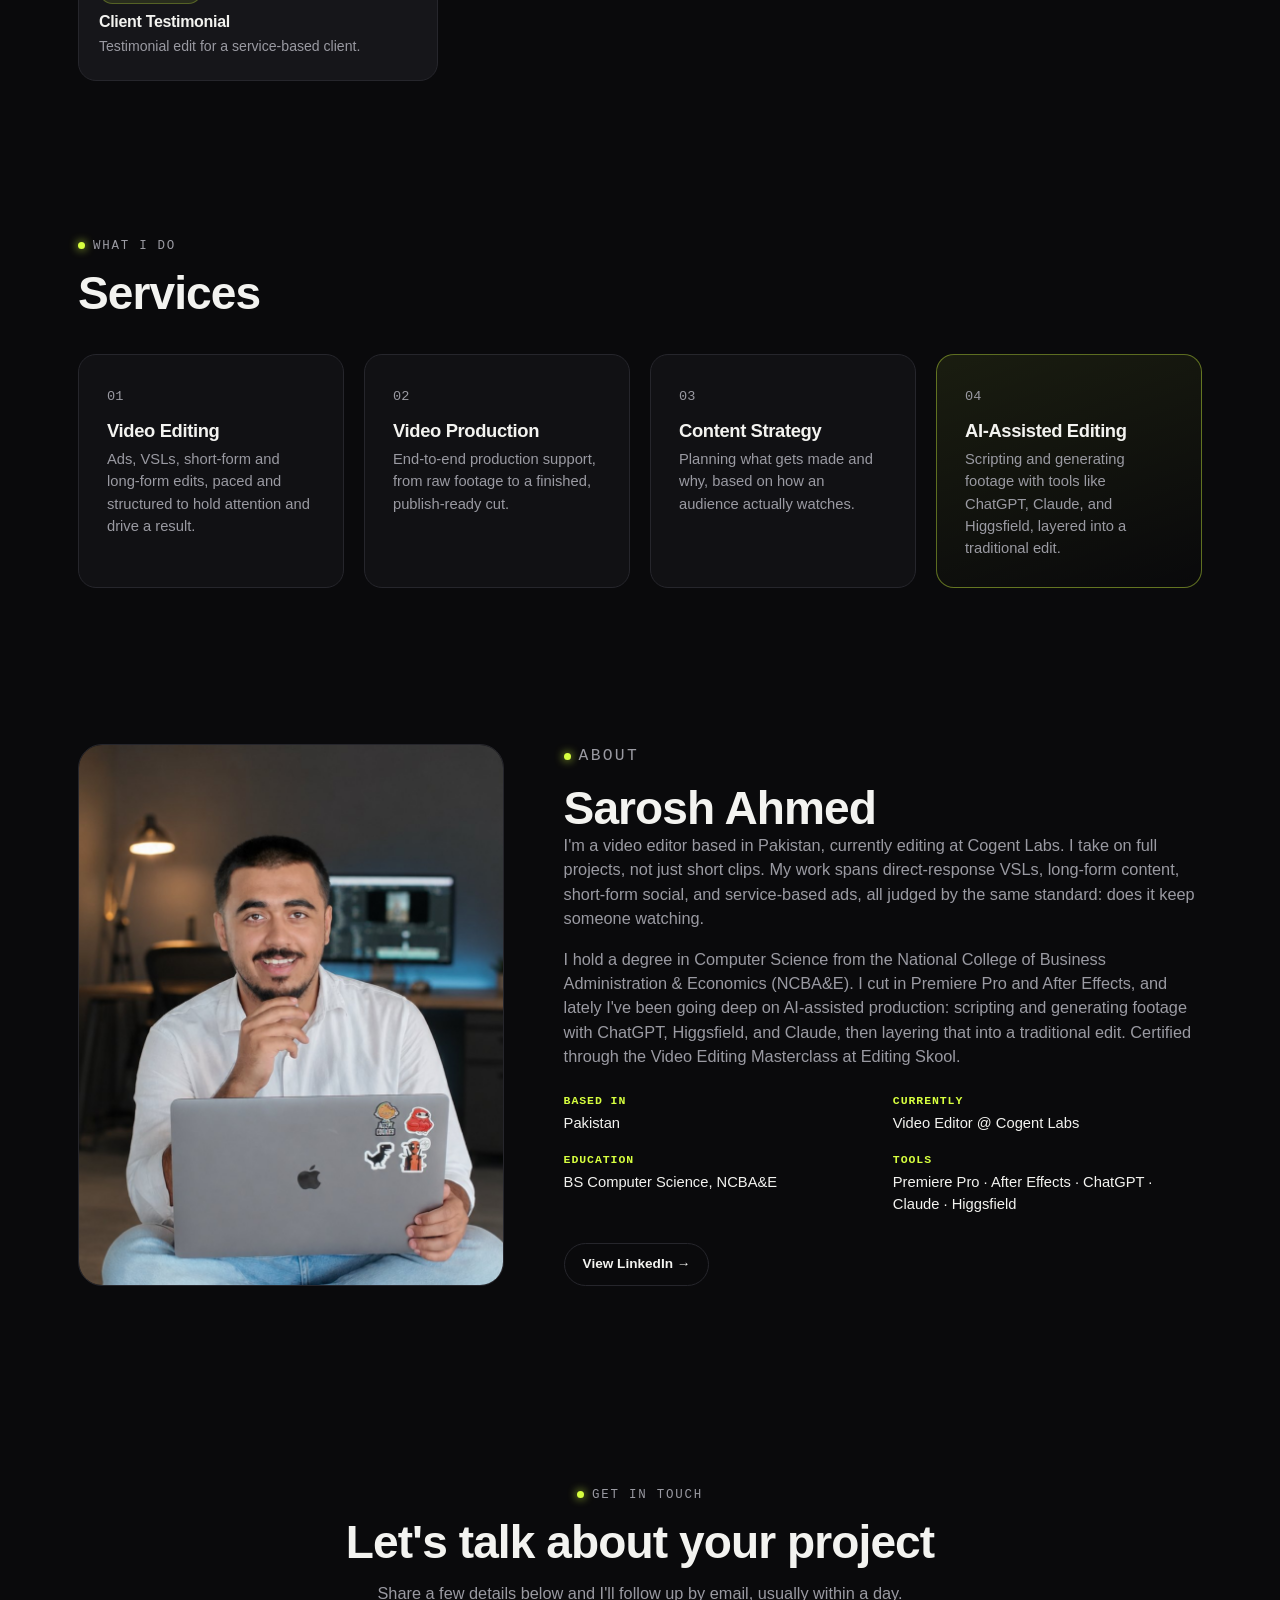
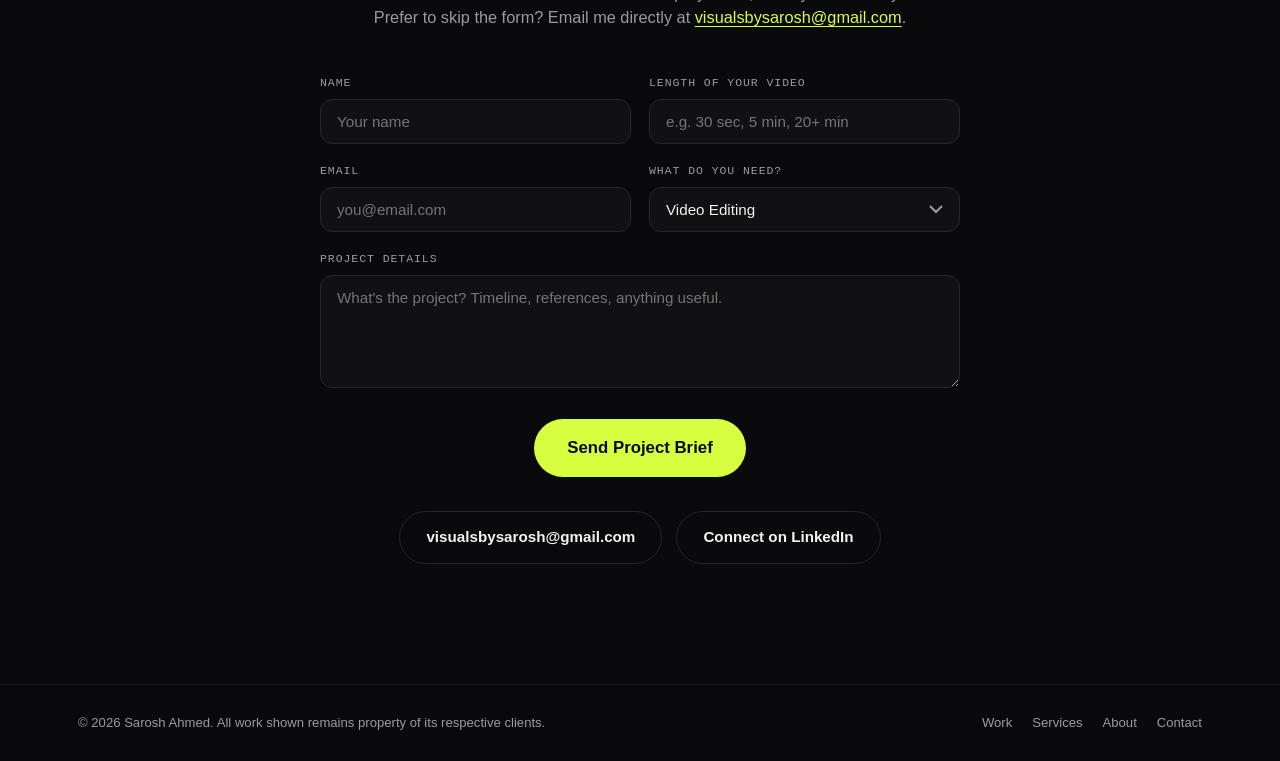
==== commit 745abcfb: "Add files via upload" ====
--- a/index.html
+++ b/index.html
@@ -3,18 +3,18 @@
 <head>
 <meta charset="UTF-8">
 <meta name="viewport" content="width=device-width, initial-scale=1.0">
-<title>Sarosh Ahmed — Video Editor</title>
-<meta name="description" content="Sarosh Ahmed — video editor based in Pakistan. Long-form, short-form, ads and VSLs, cut for retention, pacing, and results.">
+<title>Sarosh Ahmed | Video Editor</title>
+<meta name="description" content="Sarosh Ahmed, a video editor based in Pakistan. Long-form, short-form, ads and VSLs, cut for retention, pacing, and results.">
 
 <!-- Social preview (WhatsApp, LinkedIn, iMessage, etc.) -->
 <meta property="og:type" content="website">
 <meta property="og:url" content="https://saroshahmedportfolio.github.io/">
-<meta property="og:title" content="Sarosh Ahmed — Video Editor">
-<meta property="og:description" content="Not just reels — I edit the whole project. Long-form, short-form, ads and VSLs, cut for retention and pacing.">
+<meta property="og:title" content="Sarosh Ahmed | Video Editor">
+<meta property="og:description" content="Not just reels. I edit the whole project: long-form, short-form, ads and VSLs, cut for retention and pacing.">
 <meta property="og:image" content="https://saroshahmedportfolio.github.io/sarosh-headshot.jpg">
 <meta name="twitter:card" content="summary_large_image">
-<meta name="twitter:title" content="Sarosh Ahmed — Video Editor">
-<meta name="twitter:description" content="Not just reels — I edit the whole project.">
+<meta name="twitter:title" content="Sarosh Ahmed | Video Editor">
+<meta name="twitter:description" content="Not just reels. I edit the whole project.">
 <meta name="twitter:image" content="https://saroshahmedportfolio.github.io/sarosh-headshot.jpg">
 
 <!-- Google Analytics (GA4) -->
@@ -54,14 +54,14 @@
   <section class="hero wrap" id="hero">
     <div class="hero-copy">
       <p class="eyebrow"><span class="dot"></span>Video Editor</p>
-      <h1>Not just reels — I edit the <em>whole</em> project.</h1>
-      <p class="hero-sub">Long-form, short-form, ads, VSLs — I take on the project regardless of length, and cut every one for pacing and retention. Based in Pakistan, currently editing at Cogent Labs.</p>
+      <h1>Not just reels. I edit the <em>whole</em> project.</h1>
+      <p class="hero-sub">Long-form, short-form, ads, VSLs: I take on the project regardless of length, and cut every one for pacing and retention. Based in Pakistan, currently editing at Cogent Labs.</p>
       <div class="hero-actions">
         <a href="#work" class="btn btn-primary">View My Work</a>
         <a href="#contact" class="btn btn-ghost">Start a Project</a>
       </div>
       <div class="hero-meta">
-        <div><span class="num">15</span><span class="label">Featured Edits</span></div>
+        <div><span class="num">16</span><span class="label">Featured Edits</span></div>
         <div><span class="num">4</span><span class="label">Formats Covered</span></div>
         <div><span class="num">AI+</span><span class="label">Traditional Workflow</span></div>
       </div>
@@ -90,7 +90,7 @@
     <div class="section-head">
       <p class="eyebrow"><span class="dot"></span>Selected Work</p>
       <h2>A few edits worth watching</h2>
-      <p class="section-sub">Client names are kept generic where confidentiality applies — every clip below is real, unpaid work I cut start to finish.</p>
+      <p class="section-sub">Client names are kept generic where confidentiality applies. Every clip below is real, unpaid work I cut start to finish.</p>
     </div>
 
     <div class="filters" id="filters">
@@ -116,7 +116,7 @@
       <div class="service-card">
         <span class="service-index">01</span>
         <h3>Video Editing</h3>
-        <p>Ads, VSLs, short-form and long-form edits — paced and structured to hold attention and drive a result.</p>
+        <p>Ads, VSLs, short-form and long-form edits, paced and structured to hold attention and drive a result.</p>
       </div>
       <div class="service-card">
         <span class="service-index">02</span>
@@ -125,21 +125,11 @@
       </div>
       <div class="service-card">
         <span class="service-index">03</span>
-        <h3>Videography</h3>
-        <p>On-location filming for brands, events, and content — including drone and handheld coverage.</p>
-      </div>
-      <div class="service-card">
+        <h3>Content Strategy</h3>
+        <p>Planning what gets made and why, based on how an audience actually watches.</p>
+      </div>
+      <div class="service-card service-card--accent">
         <span class="service-index">04</span>
-        <h3>Content Strategy</h3>
-        <p>Planning what gets made and why — mapping content to how an audience actually watches.</p>
-      </div>
-      <div class="service-card">
-        <span class="service-index">05</span>
-        <h3>Event Photography</h3>
-        <p>Photo coverage for events and brand moments, delivered alongside video where needed.</p>
-      </div>
-      <div class="service-card service-card--accent">
-        <span class="service-index">06</span>
         <h3>AI-Assisted Editing</h3>
         <p>Scripting and generating footage with tools like ChatGPT, Claude, and Higgsfield, layered into a traditional edit.</p>
       </div>
@@ -154,8 +144,8 @@
     <div class="about-copy">
       <p class="eyebrow"><span class="dot"></span>About</p>
       <h2>Sarosh Ahmed</h2>
-      <p>I'm a video editor based in Pakistan, currently editing at Cogent Labs. I take on full projects, not just short clips — direct-response VSLs, long-form content, short-form social, and service-based ads — all judged by the same standard: does it keep someone watching.</p>
-      <p>I hold a degree in Computer Science from the National College of Business Administration &amp; Economics (NCBA&amp;E). I cut in Premiere Pro and After Effects, and lately I've been going deep on AI-assisted production — scripting and generating footage with ChatGPT, Higgsfield, and Claude, then layering that into a traditional edit. Certified through the Video Editing Masterclass at Editing Skool.</p>
+      <p>I'm a video editor based in Pakistan, currently editing at Cogent Labs. I take on full projects, not just short clips. My work spans direct-response VSLs, long-form content, short-form social, and service-based ads, all judged by the same standard: does it keep someone watching.</p>
+      <p>I hold a degree in Computer Science from the National College of Business Administration &amp; Economics (NCBA&amp;E). I cut in Premiere Pro and After Effects, and lately I've been going deep on AI-assisted production: scripting and generating footage with ChatGPT, Higgsfield, and Claude, then layering that into a traditional edit. Certified through the Video Editing Masterclass at Editing Skool.</p>
       <div class="about-facts">
         <div><h4>Based in</h4><p>Pakistan</p></div>
         <div><h4>Currently</h4><p>Video Editor @ Cogent Labs</p></div>
@@ -171,7 +161,7 @@
     <div class="contact-inner">
       <p class="eyebrow center"><span class="dot"></span>Get In Touch</p>
       <h2>Let's talk about your project</h2>
-      <p class="section-sub center">Share a few details below and I'll follow up by email — usually within a day. Prefer to skip the form? Email me directly at <a href="mailto:visualsbysarosh@gmail.com" class="inline-link">visualsbysarosh@gmail.com</a>.</p>
+      <p class="section-sub center">Share a few details below and I'll follow up by email, usually within a day. Prefer to skip the form? Email me directly at <a href="mailto:visualsbysarosh@gmail.com" class="inline-link">visualsbysarosh@gmail.com</a>.</p>
 
       <form name="contact" method="POST" data-netlify="true" netlify-honeypot="bot-field" class="project-form" id="contactForm" action="/thank-you.html">
         <input type="hidden" name="form-name" value="contact">
@@ -198,9 +188,7 @@
             <select id="f-service" name="service">
               <option value="Video Editing">Video Editing</option>
               <option value="Video Production">Video Production</option>
-              <option value="Videography">Videography</option>
               <option value="Content Strategy">Content Strategy</option>
-              <option value="Event Photography">Event Photography</option>
               <option value="Other">Other</option>
             </select>
           </div>
--- a/styles.css
+++ b/styles.css
@@ -177,7 +177,7 @@
 
 /* ============ Services ============ */
 .services{ padding:60px 28px 96px; }
-.service-grid{ display:grid; grid-template-columns:repeat(3, 1fr); gap:20px; }
+.service-grid{ display:grid; grid-template-columns:repeat(4, 1fr); gap:20px; }
 .service-card{
   border:1px solid var(--card-border); border-radius:var(--radius); padding:28px;
   background:var(--bg-alt); position:relative;
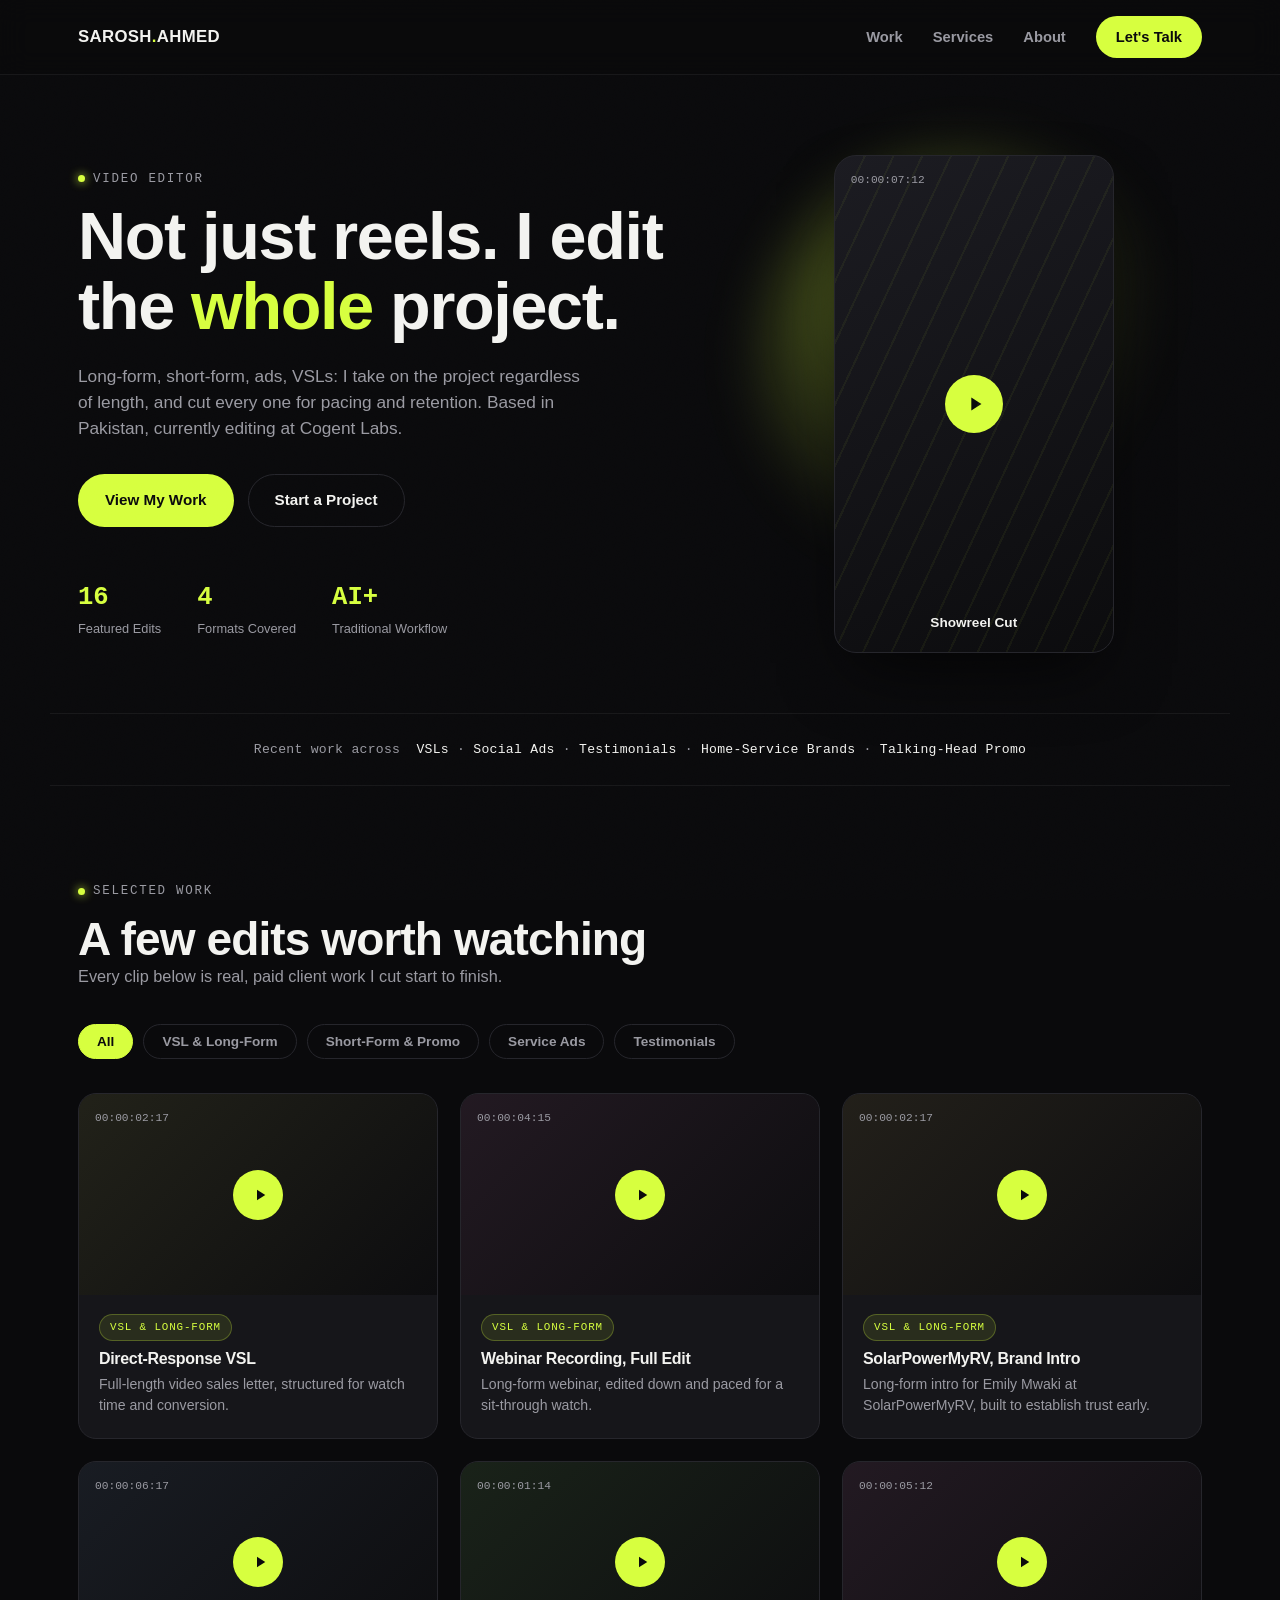
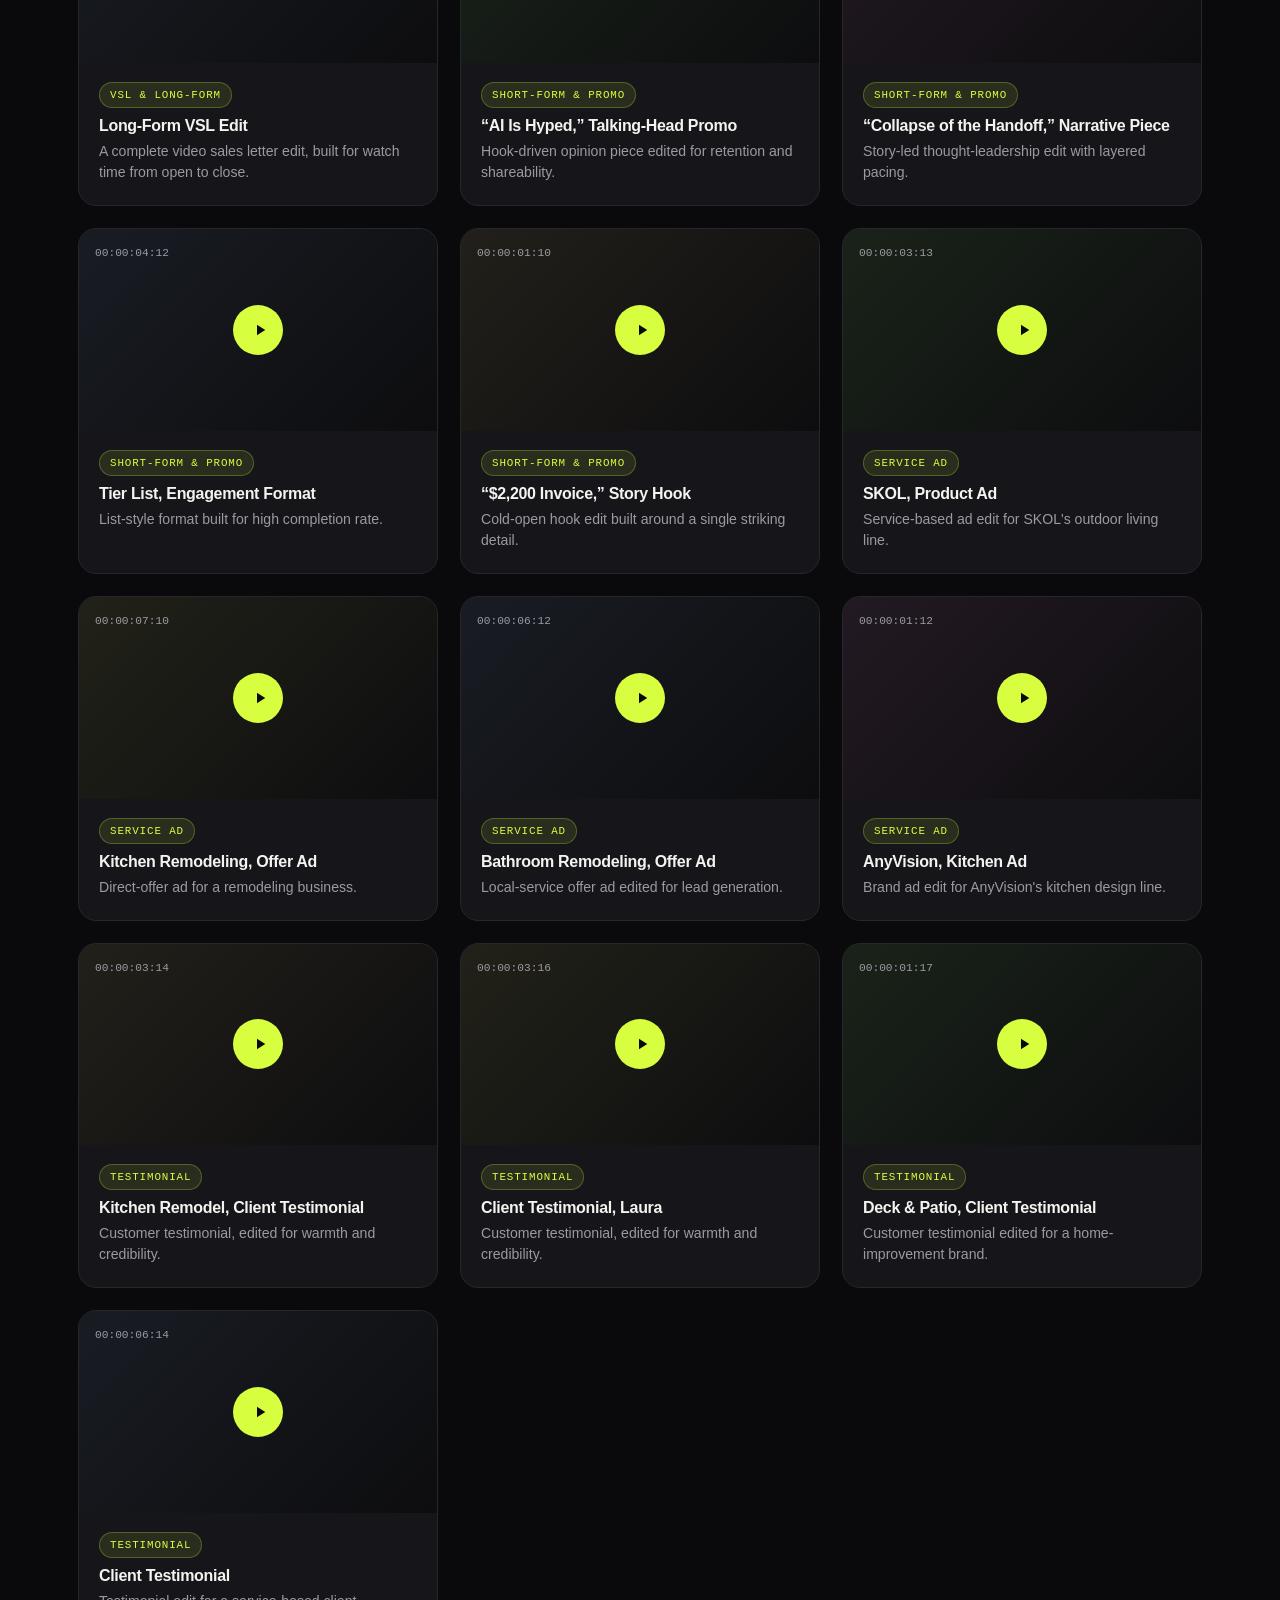
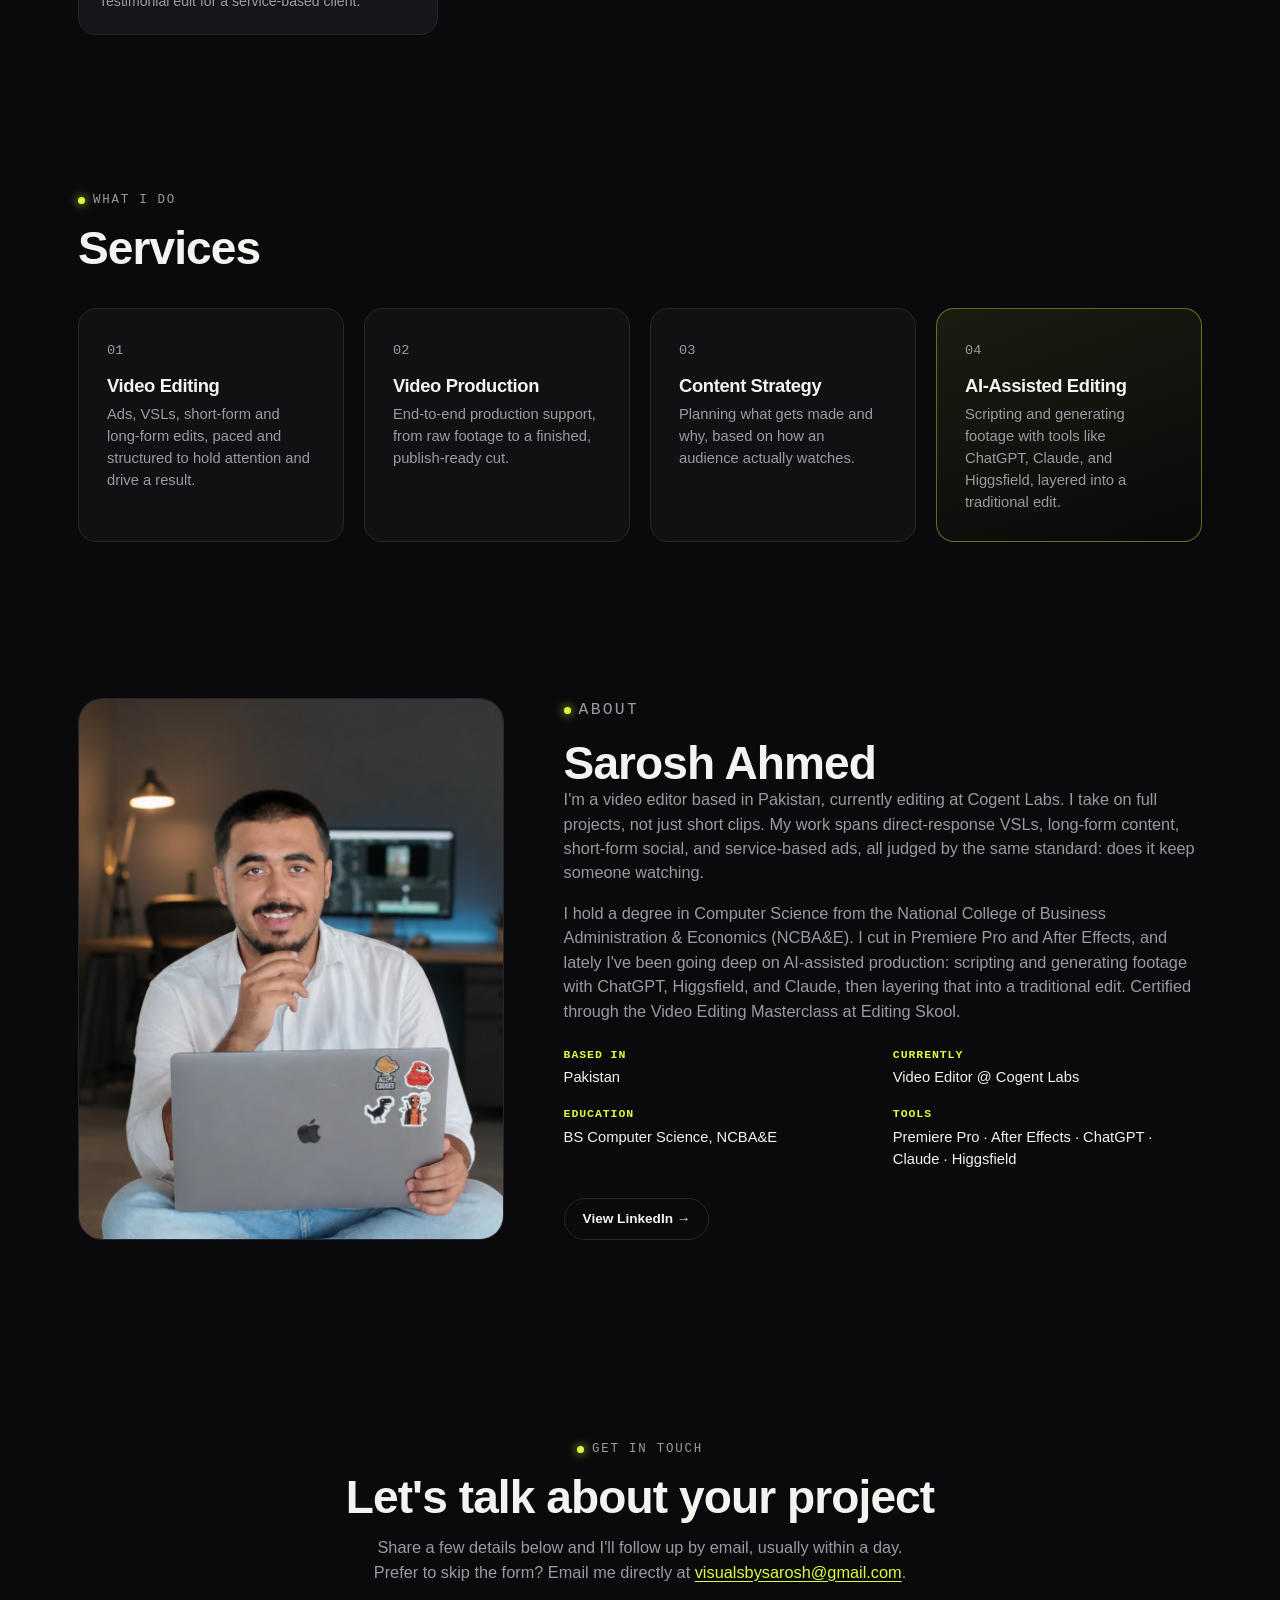
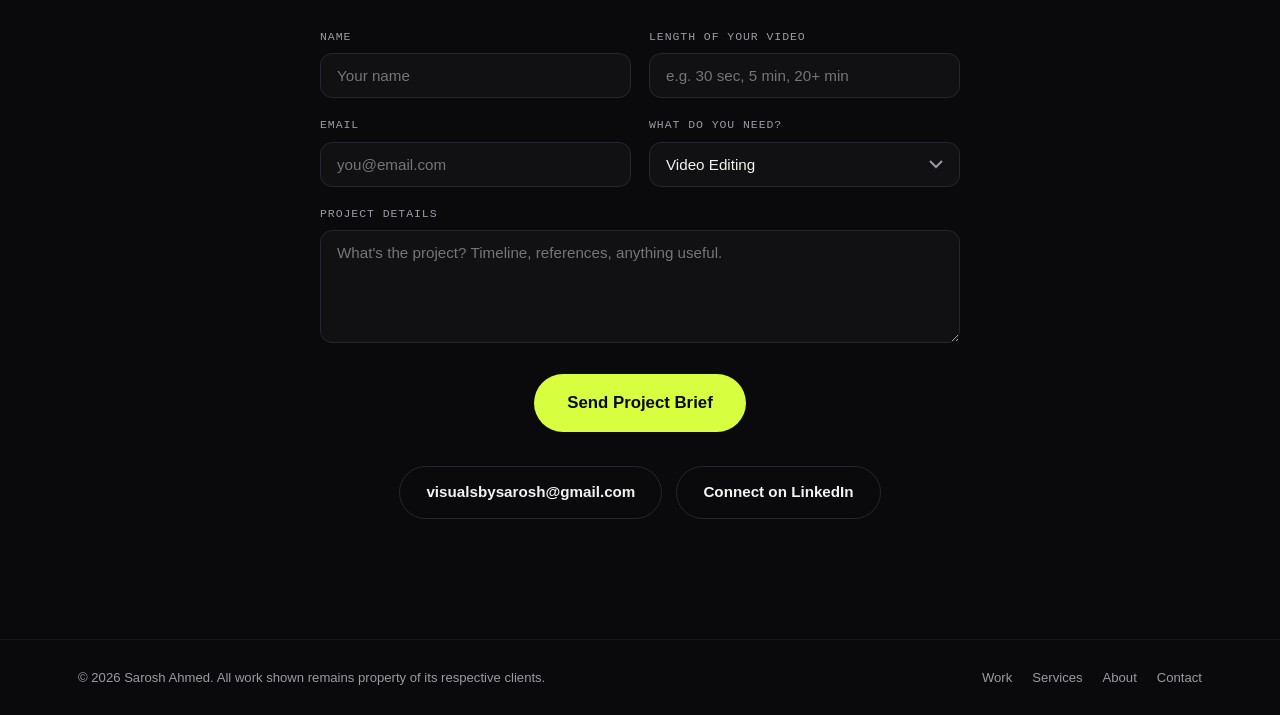
==== commit a802b5ad: "Add files via upload" ====
--- a/index.html
+++ b/index.html
@@ -90,7 +90,7 @@
     <div class="section-head">
       <p class="eyebrow"><span class="dot"></span>Selected Work</p>
       <h2>A few edits worth watching</h2>
-      <p class="section-sub">Client names are kept generic where confidentiality applies. Every clip below is real, unpaid work I cut start to finish.</p>
+      <p class="section-sub">Every clip below is real, paid client work I cut start to finish.</p>
     </div>
 
     <div class="filters" id="filters">
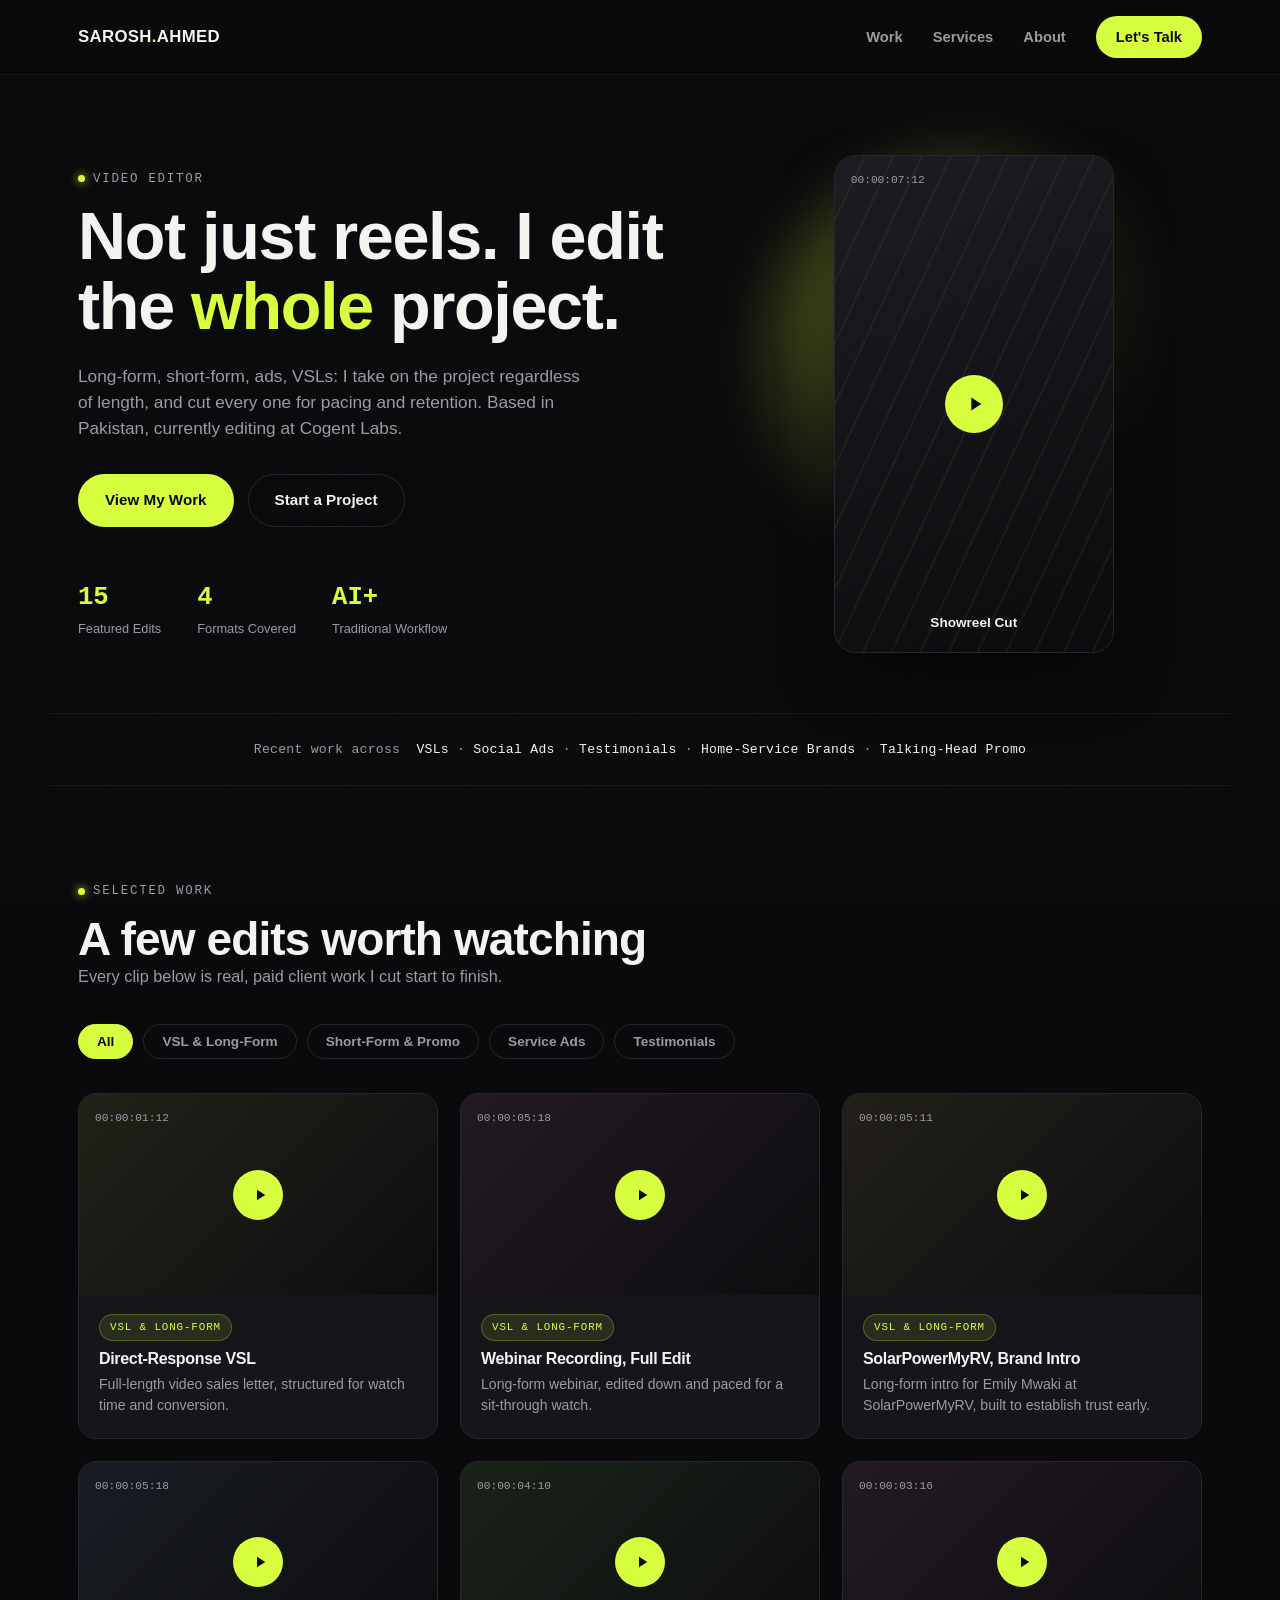
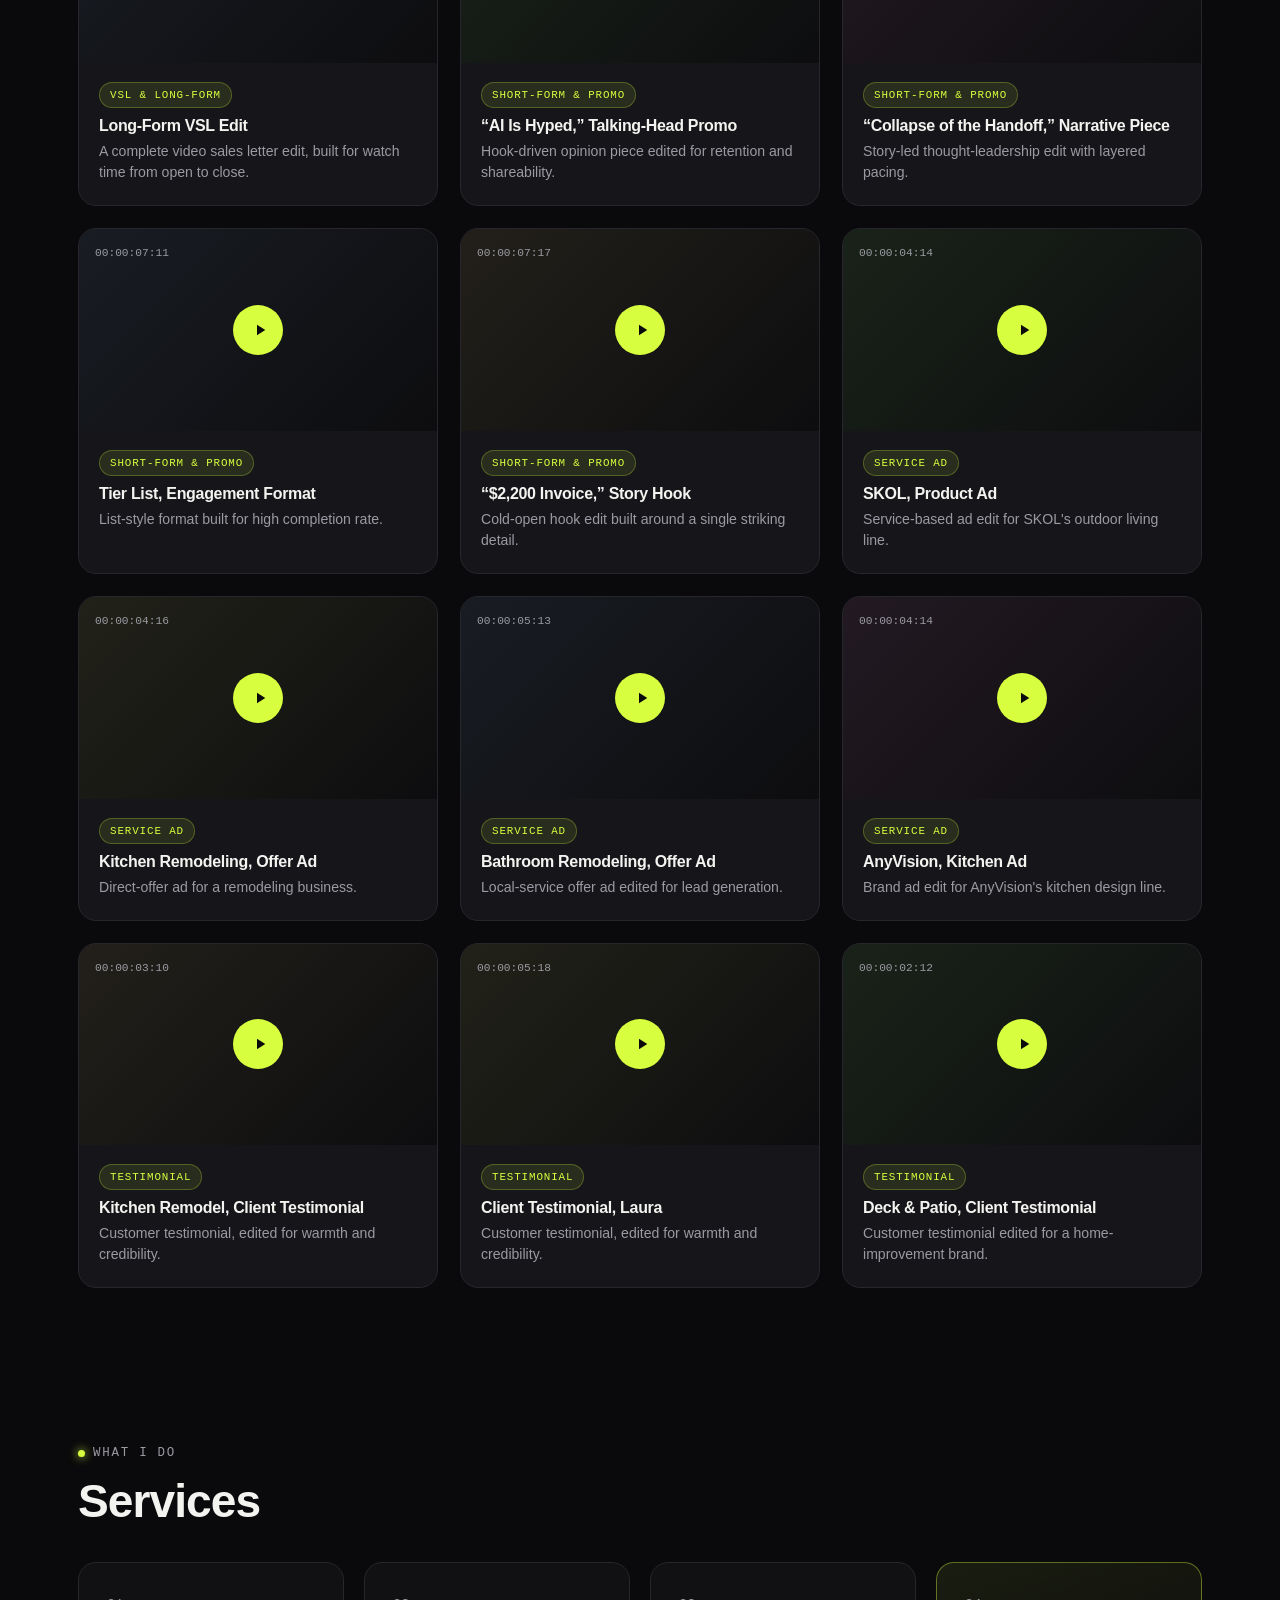
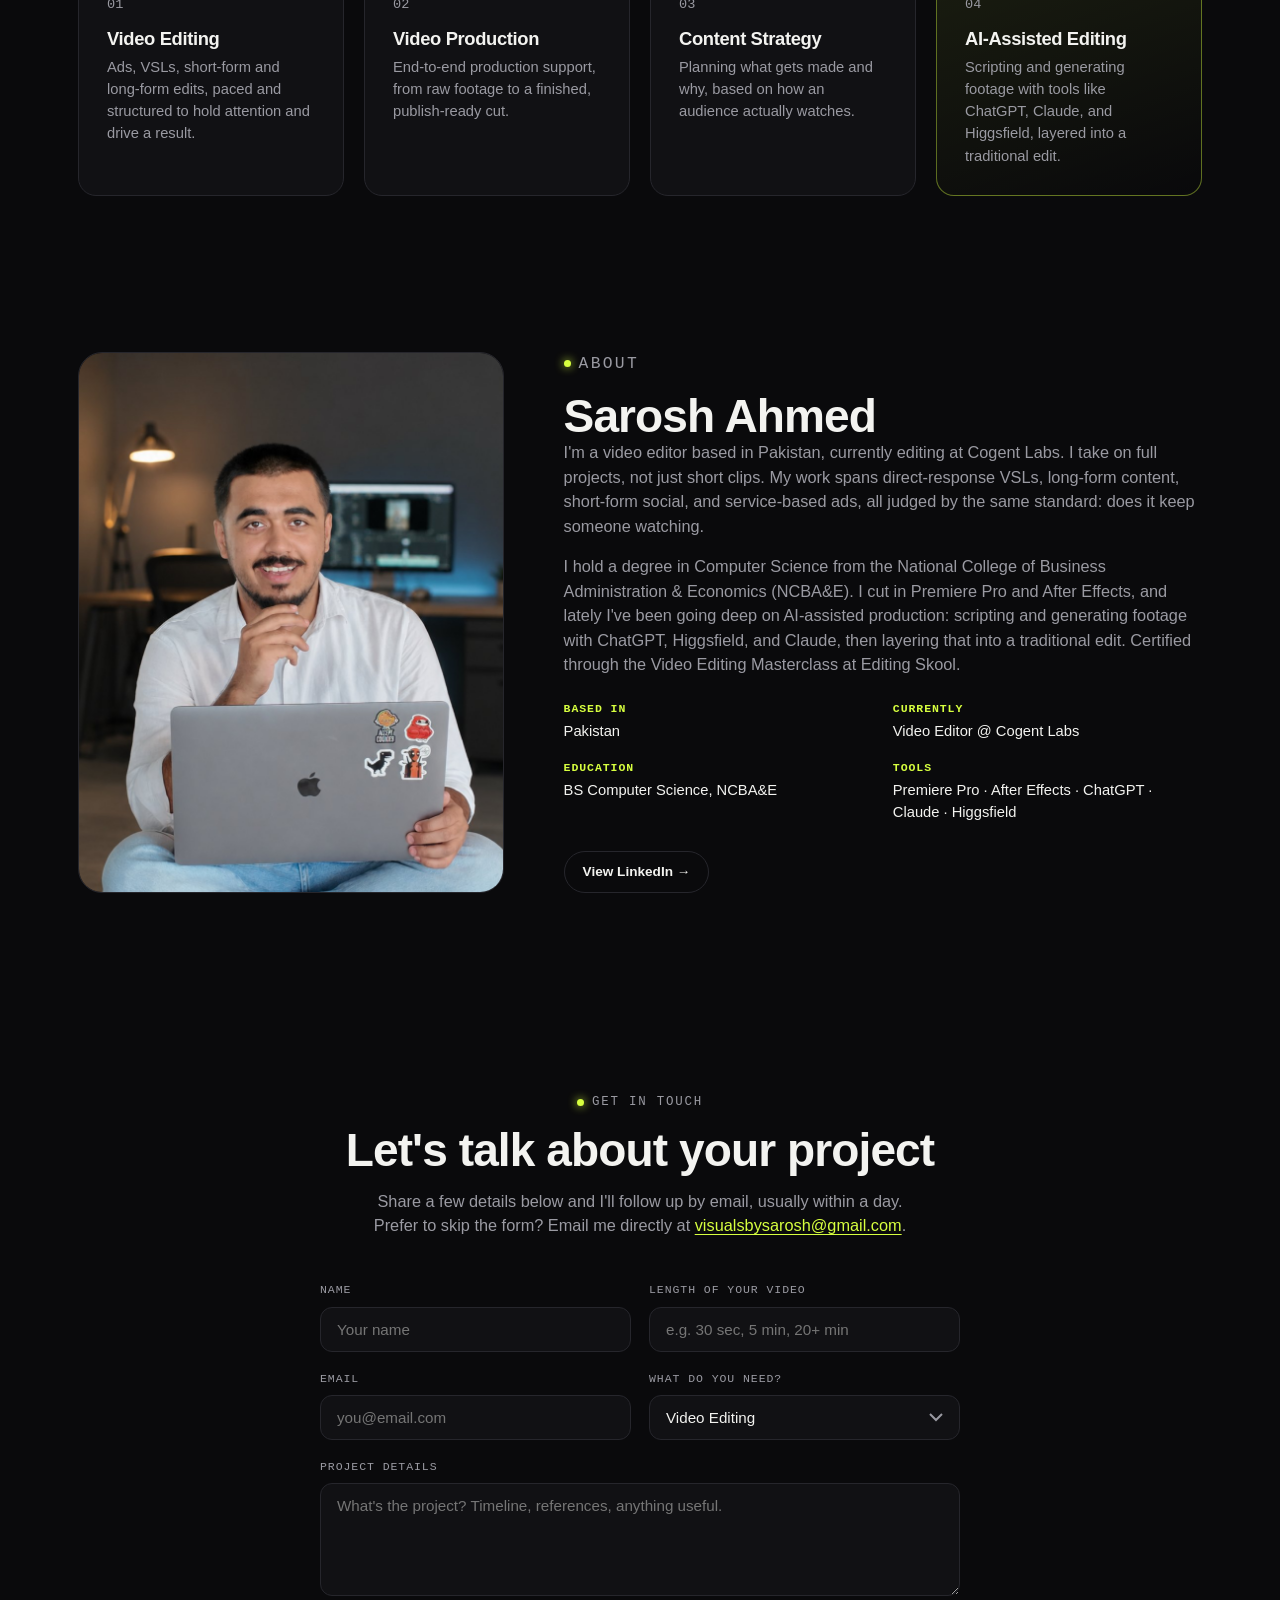
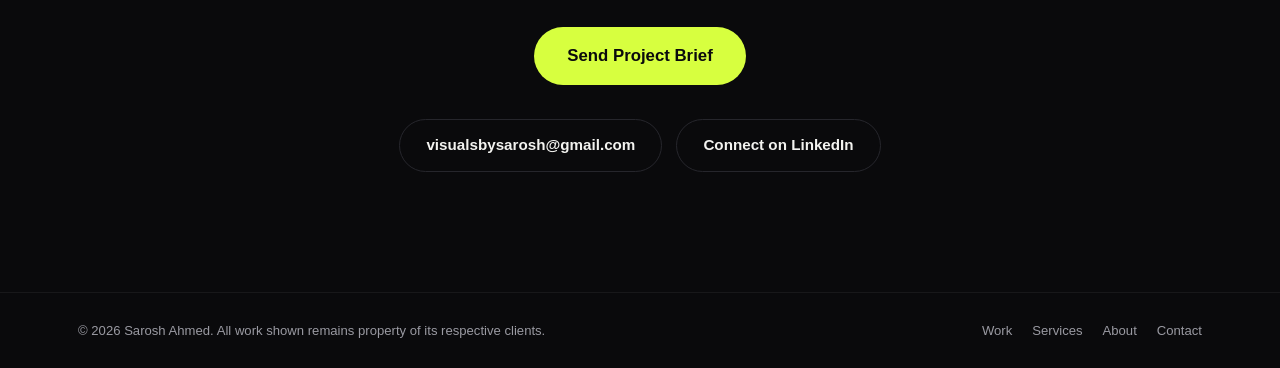
==== commit 4e7c0483: "Add files via upload" ====
--- a/index.html
+++ b/index.html
@@ -61,7 +61,7 @@
         <a href="#contact" class="btn btn-ghost">Start a Project</a>
       </div>
       <div class="hero-meta">
-        <div><span class="num">16</span><span class="label">Featured Edits</span></div>
+        <div><span class="num">15</span><span class="label">Featured Edits</span></div>
         <div><span class="num">4</span><span class="label">Formats Covered</span></div>
         <div><span class="num">AI+</span><span class="label">Traditional Workflow</span></div>
       </div>
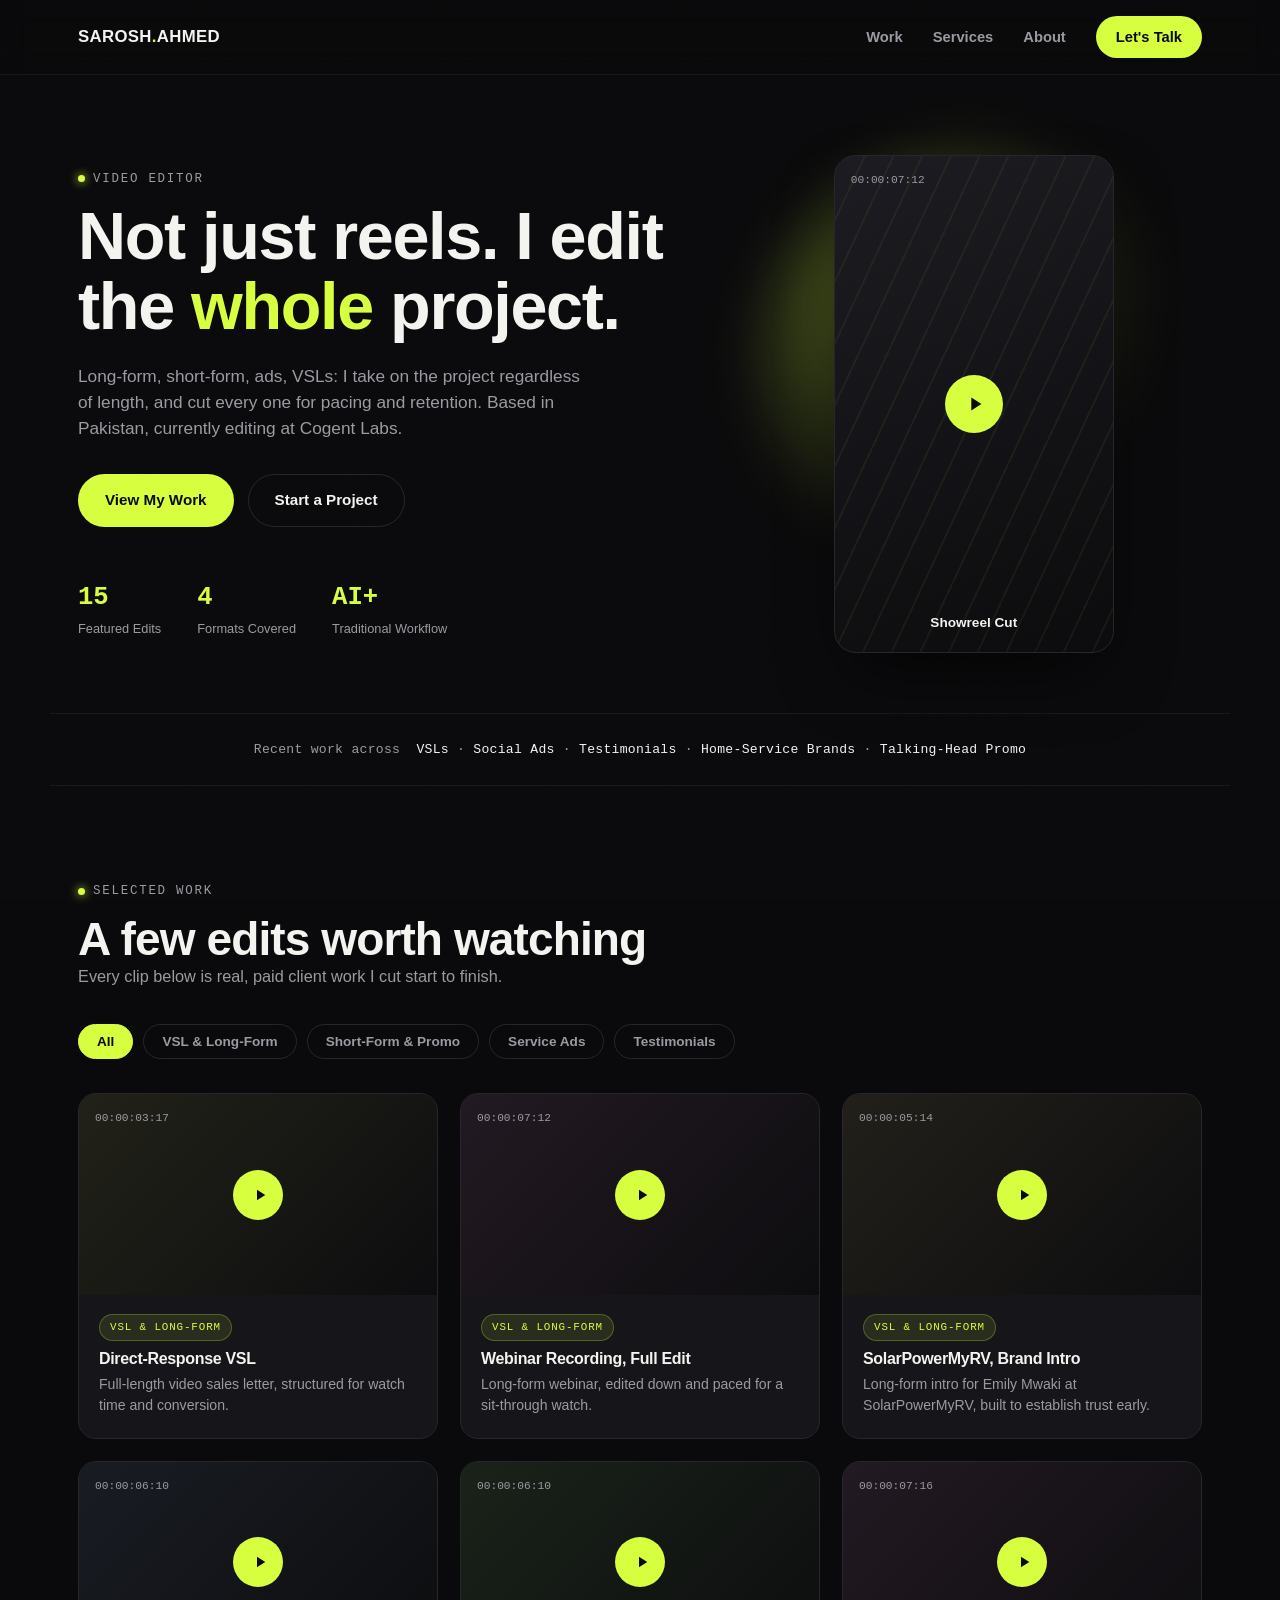
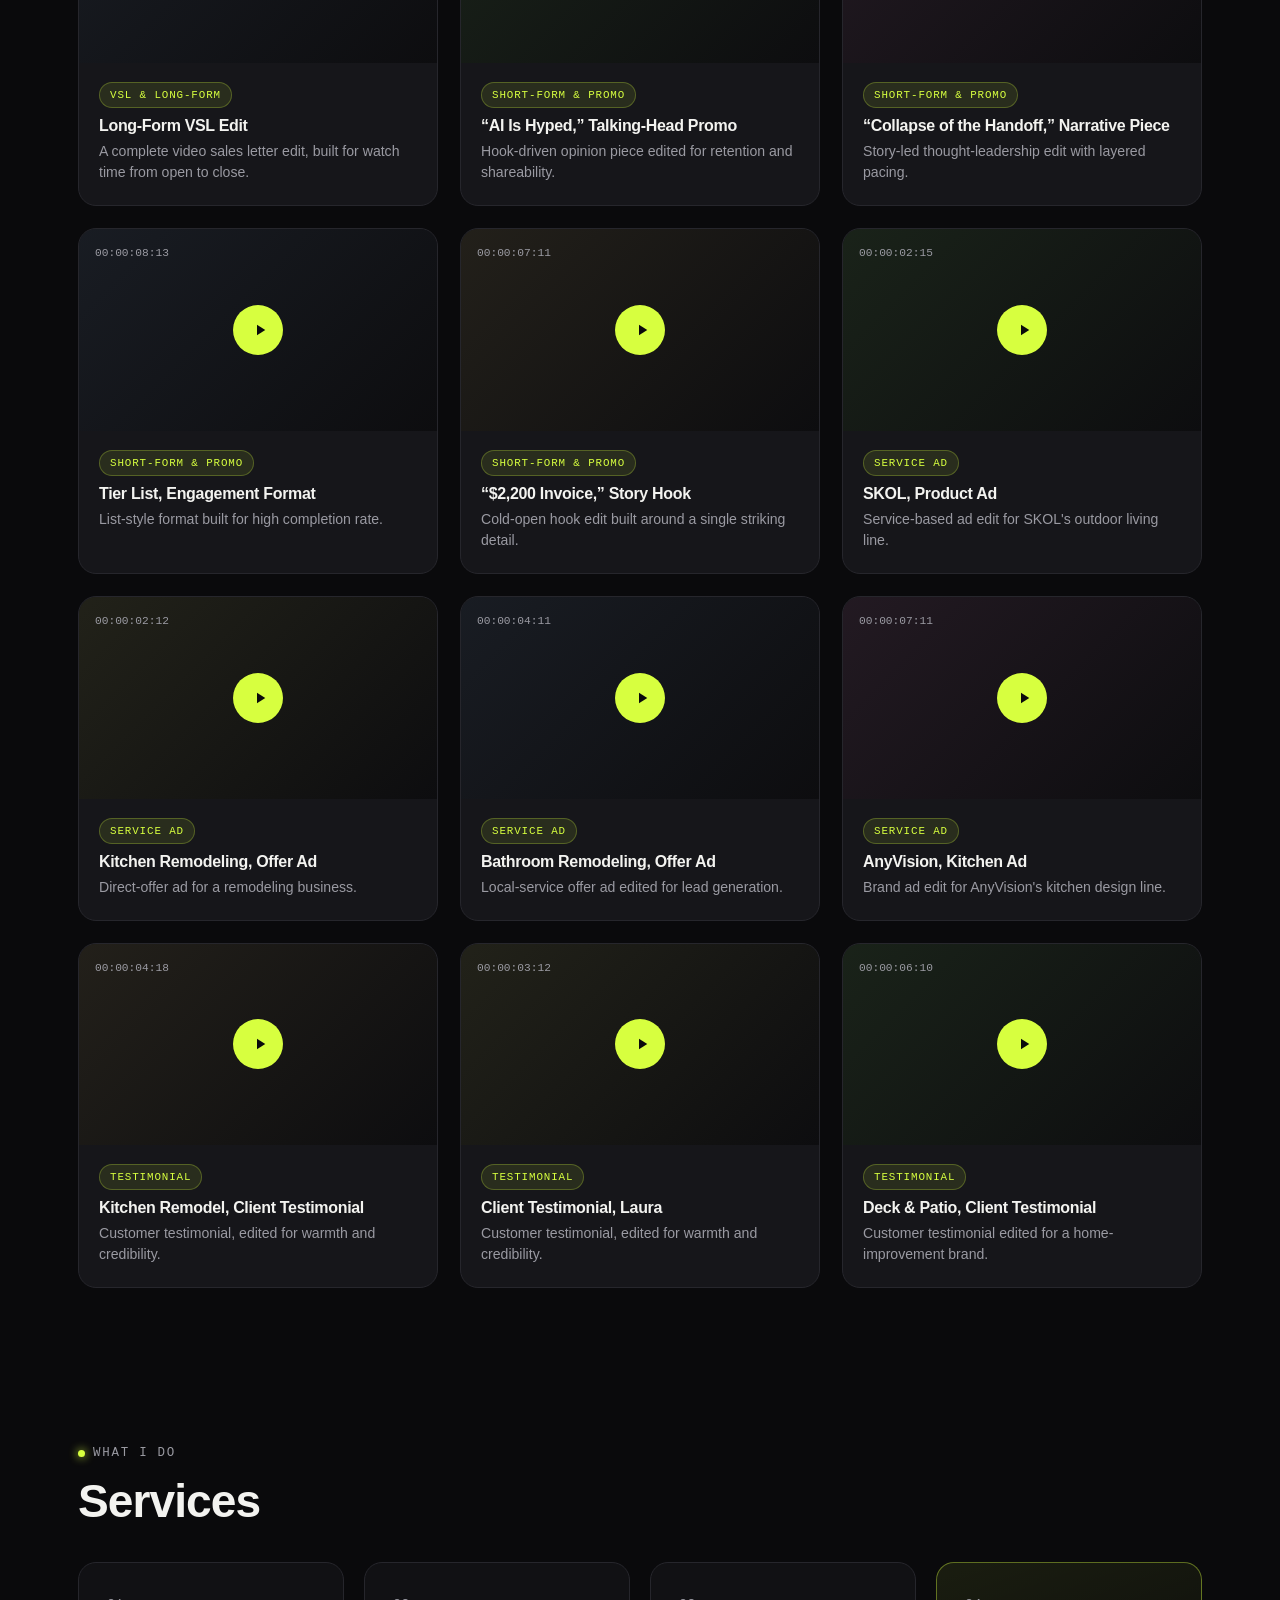
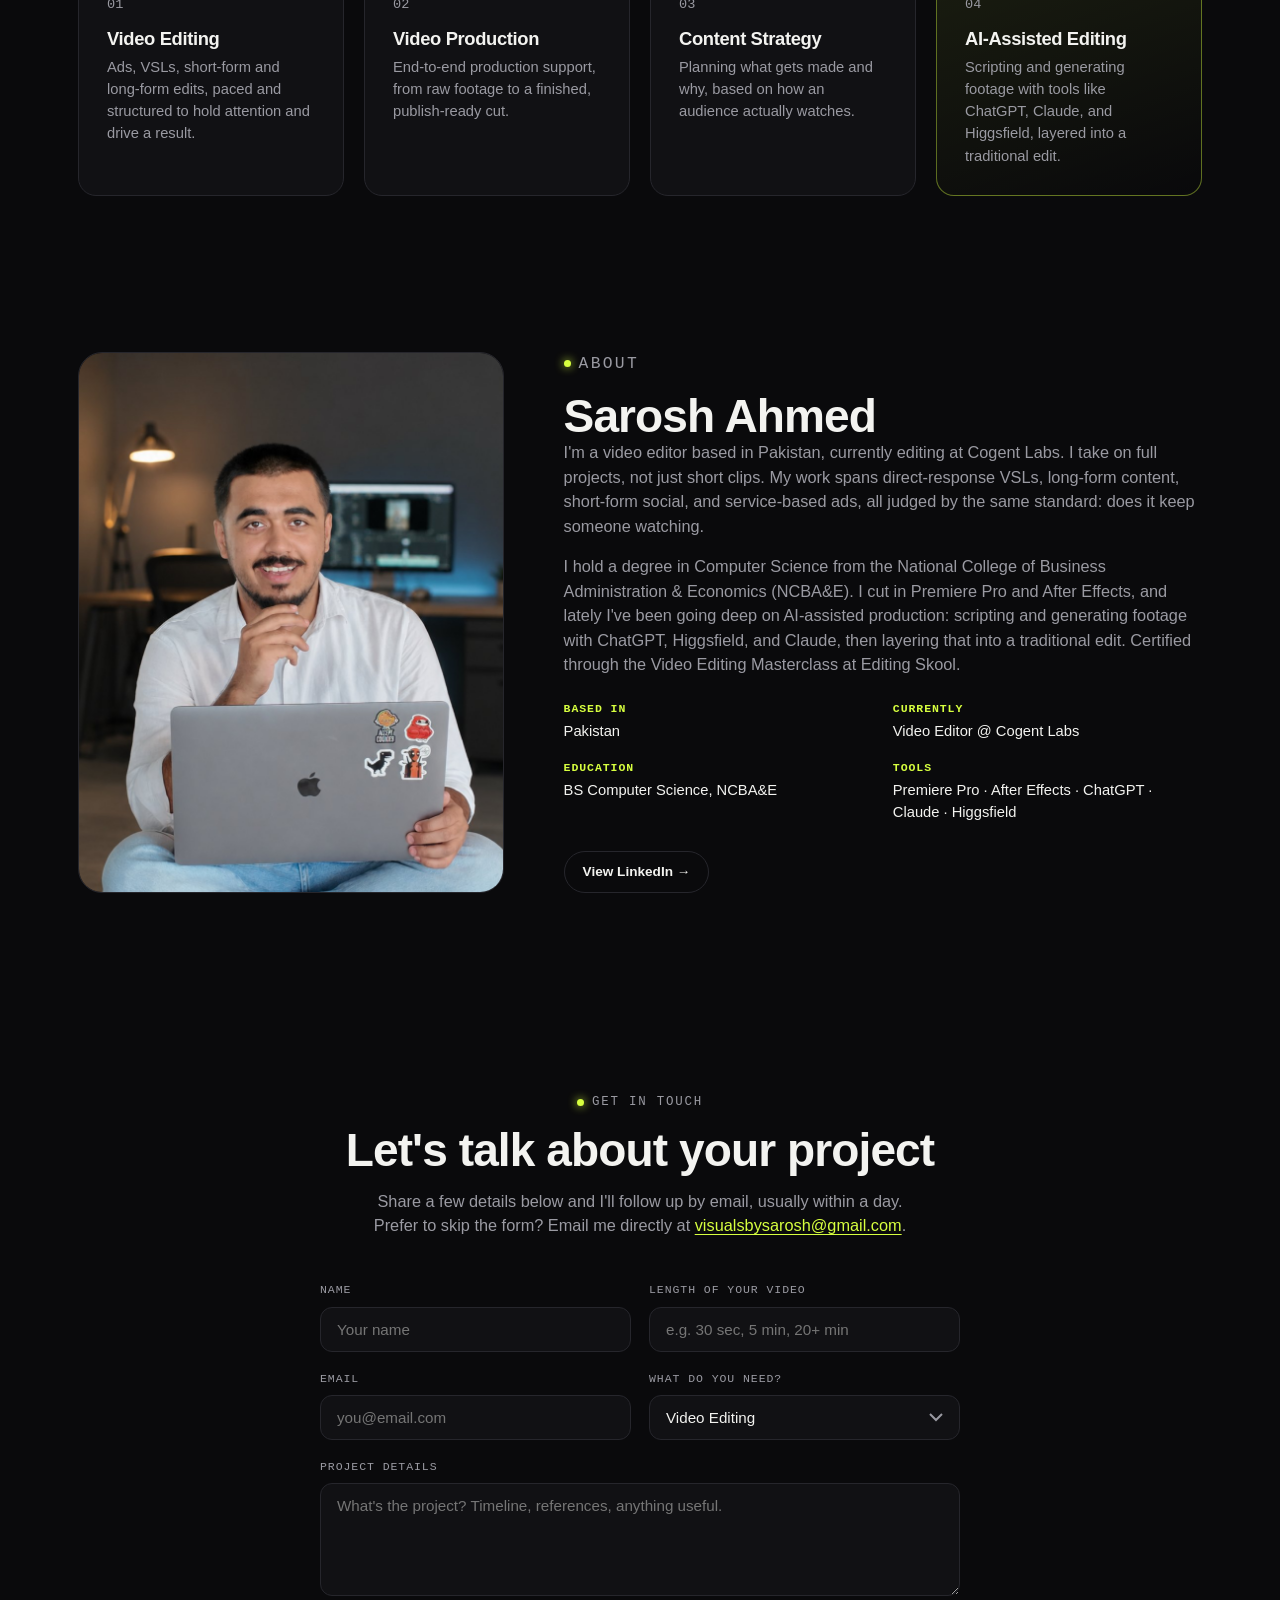
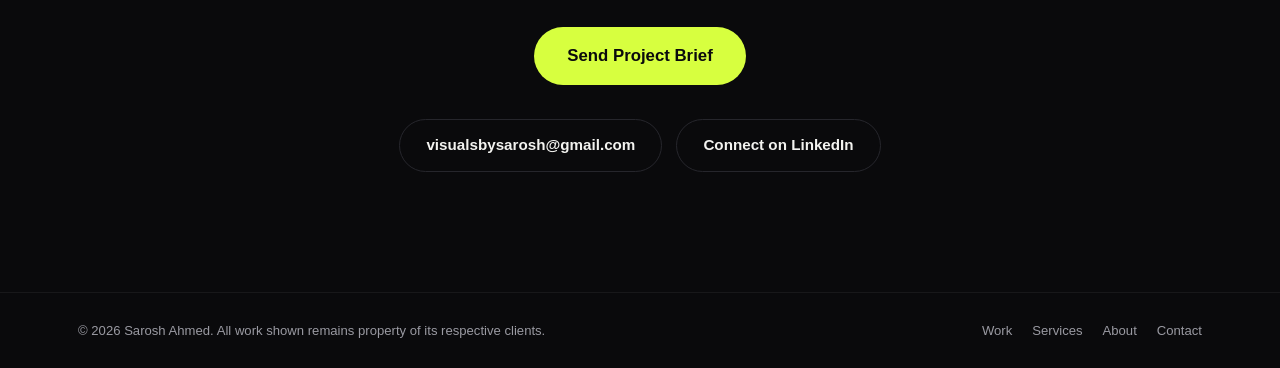
==== commit 00839868: "Add files via upload" ====
--- a/index.html
+++ b/index.html
@@ -163,9 +163,11 @@
       <h2>Let's talk about your project</h2>
       <p class="section-sub center">Share a few details below and I'll follow up by email, usually within a day. Prefer to skip the form? Email me directly at <a href="mailto:visualsbysarosh@gmail.com" class="inline-link">visualsbysarosh@gmail.com</a>.</p>
 
-      <form name="contact" method="POST" data-netlify="true" netlify-honeypot="bot-field" class="project-form" id="contactForm" action="/thank-you.html">
-        <input type="hidden" name="form-name" value="contact">
-        <p class="hidden-field"><label>Don't fill this out: <input name="bot-field"></label></p>
+      <form method="POST" class="project-form" id="contactForm" action="https://formsubmit.co/visualsbysarosh@gmail.com">
+        <input type="hidden" name="_subject" value="New project inquiry from portfolio site">
+        <input type="hidden" name="_next" value="https://saroshahmedportfolio.github.io/thank-you.html">
+        <input type="hidden" name="_captcha" value="false">
+        <p class="hidden-field"><label>Don't fill this out: <input type="text" name="_honey"></label></p>
 
         <div class="form-row">
           <div class="form-field">
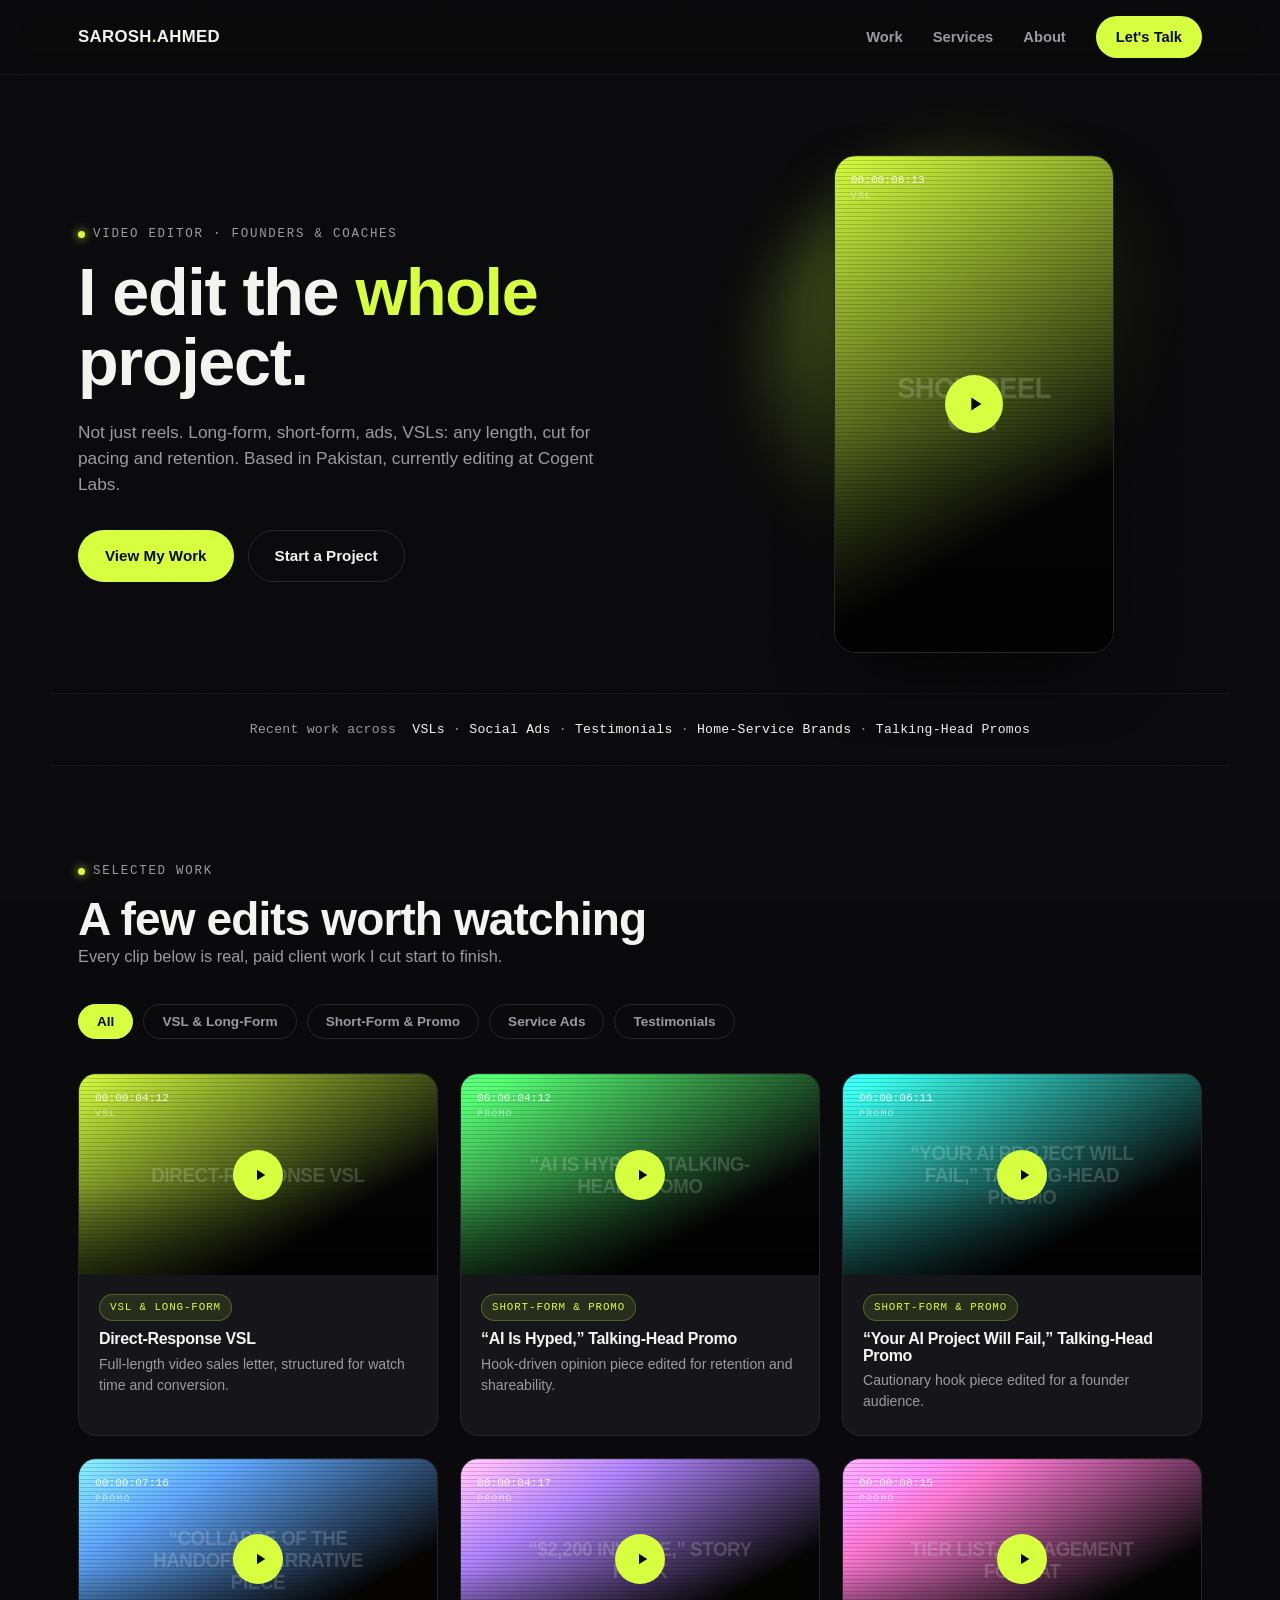
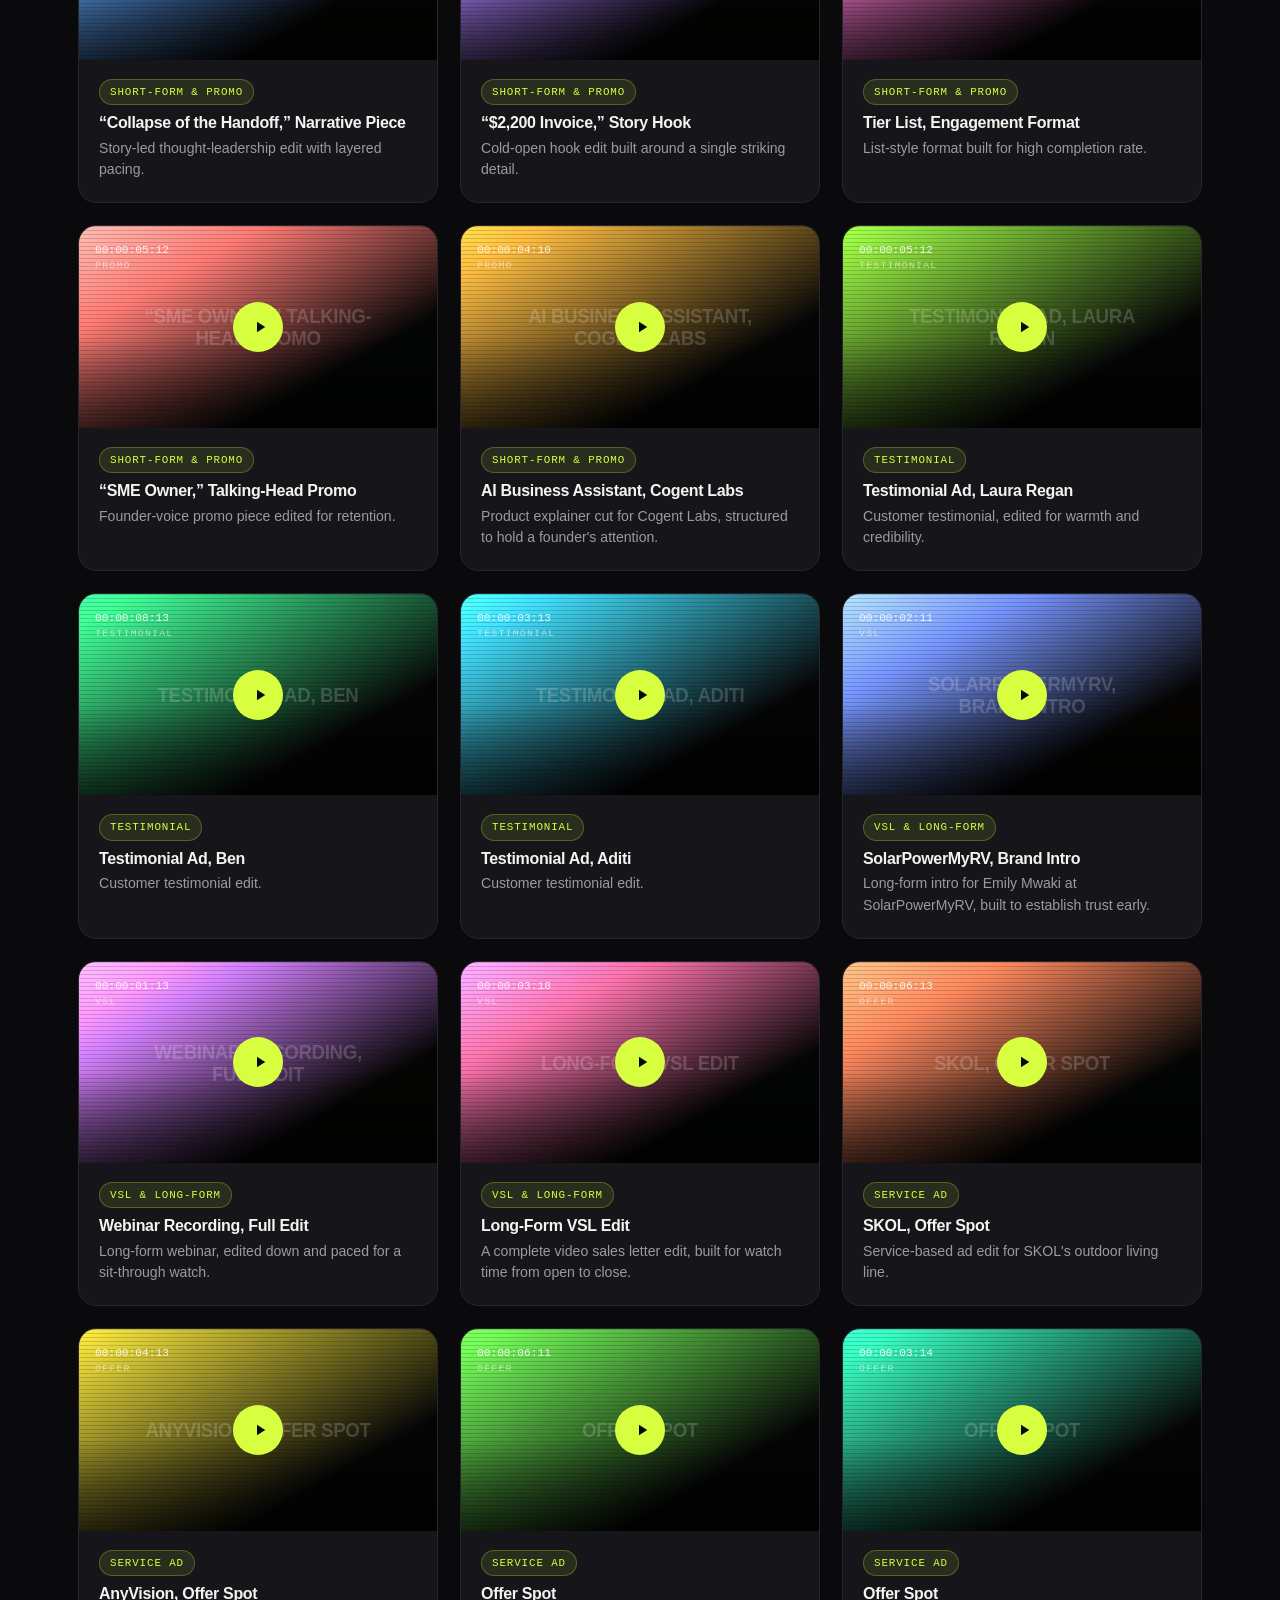
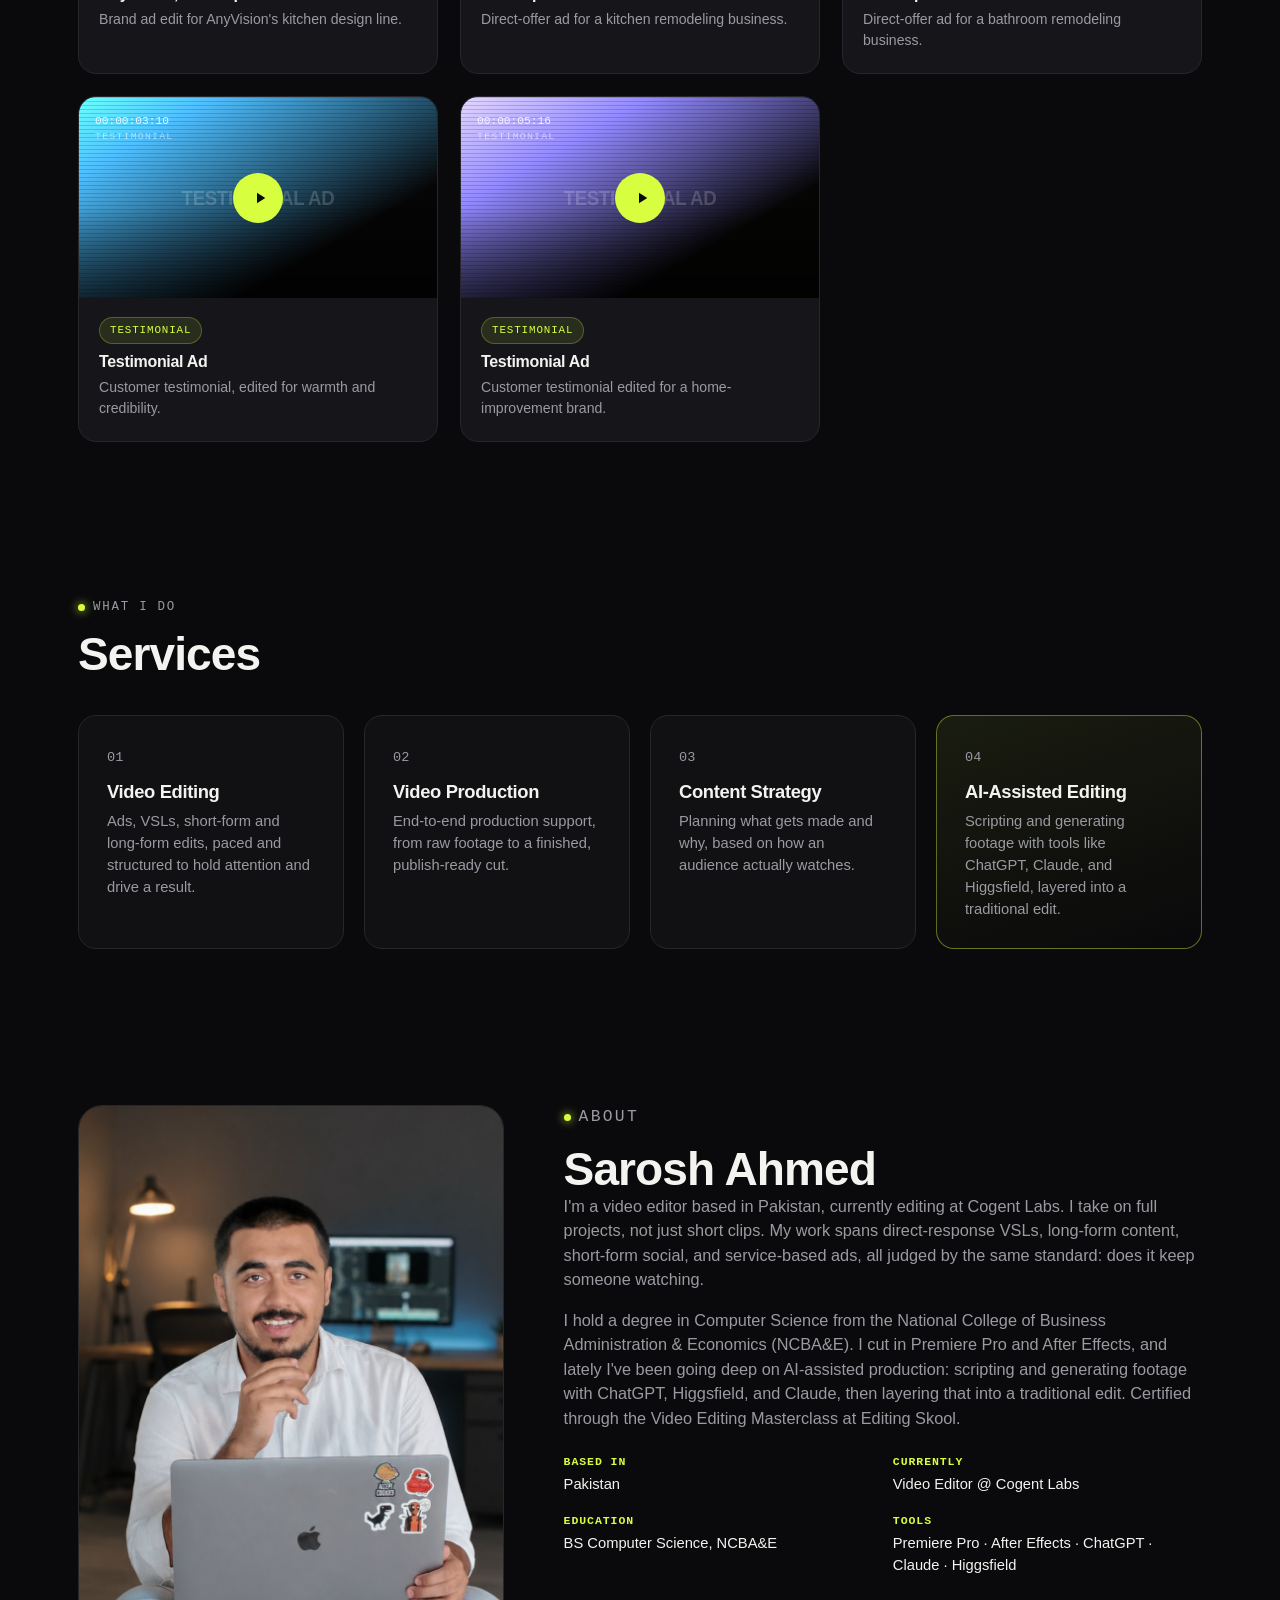
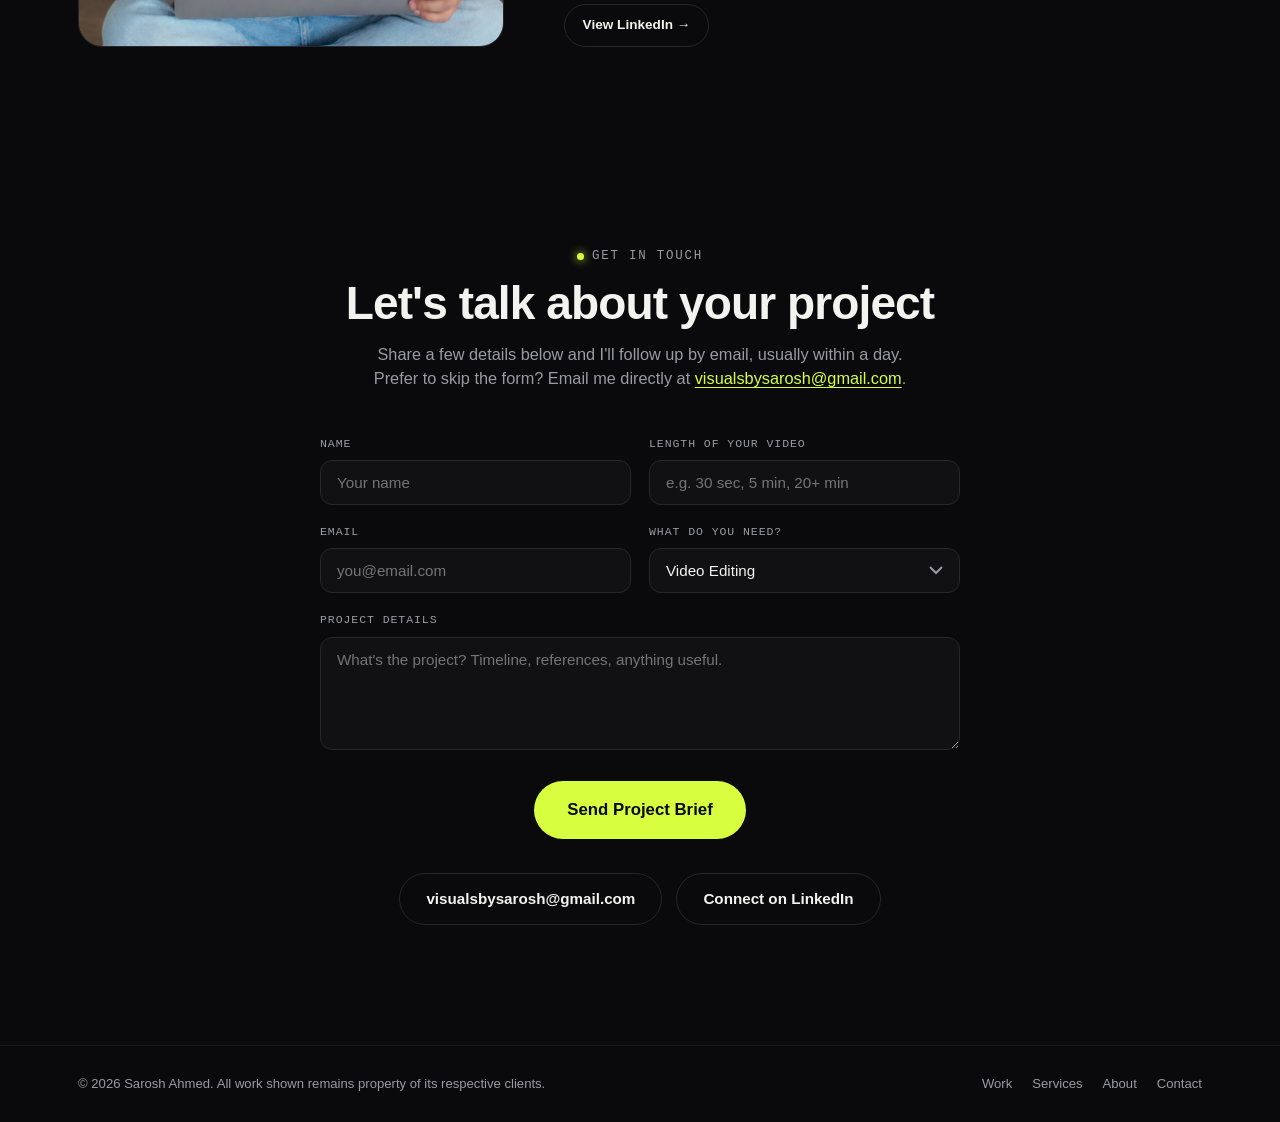
==== commit d0f6c9e1: "Add files via upload" ====
--- a/index.html
+++ b/index.html
@@ -53,28 +53,17 @@
   <!-- HERO -->
   <section class="hero wrap" id="hero">
     <div class="hero-copy">
-      <p class="eyebrow"><span class="dot"></span>Video Editor</p>
-      <h1>Not just reels. I edit the <em>whole</em> project.</h1>
-      <p class="hero-sub">Long-form, short-form, ads, VSLs: I take on the project regardless of length, and cut every one for pacing and retention. Based in Pakistan, currently editing at Cogent Labs.</p>
+      <p class="eyebrow"><span class="dot"></span>Video Editor · Founders &amp; Coaches</p>
+      <h1>I edit the <em>whole</em> project.</h1>
+      <p class="hero-sub">Not just reels. Long-form, short-form, ads, VSLs: any length, cut for pacing and retention. Based in Pakistan, currently editing at Cogent Labs.</p>
       <div class="hero-actions">
         <a href="#work" class="btn btn-primary">View My Work</a>
         <a href="#contact" class="btn btn-ghost">Start a Project</a>
       </div>
-      <div class="hero-meta">
-        <div><span class="num">15</span><span class="label">Featured Edits</span></div>
-        <div><span class="num">4</span><span class="label">Formats Covered</span></div>
-        <div><span class="num">AI+</span><span class="label">Traditional Workflow</span></div>
-      </div>
     </div>
     <div class="hero-media">
       <div class="tape-frame vertical" data-video="1pRJsNcxKk1_Q9yk8_LuO5jsBU0vxVFRY" data-title="Showreel Cut">
-        <div class="tape-poster">
-          <span class="tc">00:00:07:12</span>
-          <button class="play-btn" aria-label="Play showreel">
-            <svg viewBox="0 0 24 24"><path d="M8 5v14l11-7z"/></svg>
-          </button>
-          <span class="tape-label">Showreel Cut</span>
-        </div>
+        <div class="tape-poster"></div>
       </div>
       <div class="hero-blob"></div>
     </div>
@@ -82,7 +71,7 @@
 
   <!-- LOGOS / STRIP -->
   <section class="strip wrap">
-    <p>Recent work across &nbsp;<span>VSLs</span>&nbsp;·&nbsp;<span>Social Ads</span>&nbsp;·&nbsp;<span>Testimonials</span>&nbsp;·&nbsp;<span>Home-Service Brands</span>&nbsp;·&nbsp;<span>Talking-Head Promo</span></p>
+    <p>Recent work across &nbsp;<span>VSLs</span>&nbsp;·&nbsp;<span>Social Ads</span>&nbsp;·&nbsp;<span>Testimonials</span>&nbsp;·&nbsp;<span>Home-Service Brands</span>&nbsp;·&nbsp;<span>Talking-Head Promos</span></p>
   </section>
 
   <!-- WORK -->
--- a/styles.css
+++ b/styles.css
@@ -93,13 +93,10 @@
 /* ============ Hero ============ */
 .hero{
   display:grid; grid-template-columns:1.15fr .85fr; gap:50px; align-items:center;
-  padding-top:80px; padding-bottom:60px; position:relative;
+  padding-top:80px; padding-bottom:40px; position:relative;
 }
 .hero-copy .hero-sub{ color:var(--text-dim); font-size:1.08rem; max-width:520px; margin:22px 0 32px; }
 .hero-actions{ display:flex; gap:14px; flex-wrap:wrap; }
-.hero-meta{ display:flex; gap:36px; margin-top:52px; }
-.hero-meta .num{ display:block; font-family:var(--mono); font-size:1.6rem; font-weight:800; color:var(--accent); }
-.hero-meta .label{ display:block; font-size:.8rem; color:var(--text-dim); margin-top:2px; }
 
 .hero-media{ position:relative; display:flex; justify-content:center; }
 .hero-blob{
@@ -109,22 +106,51 @@
 }
 .tape-frame{
   position:relative; z-index:1; width:280px; aspect-ratio:9/16; border-radius:22px; overflow:hidden;
-  border:1px solid var(--card-border); background:linear-gradient(155deg,#1c1c22,#0c0c0e);
+  border:1px solid var(--card-border); background:#0c0c0e;
   box-shadow:0 30px 70px -20px rgba(0,0,0,.7);
 }
-.tape-poster{ position:absolute; inset:0; display:flex; flex-direction:column; align-items:center; justify-content:center; gap:16px; cursor:pointer; }
-.tape-poster::before{
-  content:""; position:absolute; inset:0;
-  background:repeating-linear-gradient(115deg, rgba(215,255,63,.05) 0 2px, transparent 2px 26px);
-}
-.tc{ position:absolute; top:16px; left:16px; font-family:var(--mono); font-size:.7rem; color:var(--text-dim); }
-.tape-label{ position:absolute; bottom:18px; left:0; right:0; text-align:center; font-size:.85rem; font-weight:700; color:var(--text); }
+.tape-poster{ position:absolute; inset:0; display:flex; align-items:center; justify-content:center; cursor:pointer; }
 .play-btn{
   width:58px; height:58px; border-radius:50%; background:var(--accent); border:none; cursor:pointer;
   display:flex; align-items:center; justify-content:center; transition:transform .18s ease;
 }
 .play-btn:hover{ transform:scale(1.08); }
 .play-btn svg{ width:22px; height:22px; fill:var(--accent-ink); margin-left:3px; }
+
+/* ============ Poster system (real frame + designed fallback) ============ */
+/* Layer order: poster-fallback(0) < poster-frame img(1) < poster-scrim(2) < tc/format-word(3) < play-btn(4) */
+.poster-fallback{ position:absolute; inset:0; z-index:0; overflow:hidden; }
+.poster-fallback::before{
+  content:""; position:absolute; inset:0;
+  background:linear-gradient(150deg, var(--accent) 0%, #050506 72%);
+  filter:hue-rotate(var(--hue, 0deg));
+}
+.poster-fallback::after{
+  content:""; position:absolute; inset:0;
+  background:repeating-linear-gradient(180deg, rgba(0,0,0,.4) 0 1px, transparent 1px 4px);
+  mix-blend-mode:multiply; opacity:.4;
+}
+.poster-title{
+  position:absolute; inset:0; z-index:1; display:flex; align-items:center; justify-content:center;
+  padding:0 12%; text-align:center; pointer-events:none;
+  font-family:var(--sans); font-weight:800; letter-spacing:-0.02em; text-transform:uppercase;
+  line-height:1.05; color:rgba(255,255,255,.18);
+  transform:scaleX(.9);
+  font-size:1.3rem;
+}
+.tape-poster .poster-title{ font-size:1.9rem; padding:0 10%; }
+.poster-frame{ position:absolute; inset:0; z-index:2; width:100%; height:100%; object-fit:cover; background:#000; }
+.poster-scrim{
+  position:absolute; inset:0; z-index:3; pointer-events:none;
+  background:linear-gradient(to top, rgba(0,0,0,.55) 0%, transparent 45%);
+}
+.tc{ position:absolute; top:16px; left:16px; z-index:4; font-family:var(--mono); font-size:.7rem; color:rgba(255,255,255,.85); }
+.format-word{
+  position:absolute; top:33px; left:16px; z-index:4;
+  font-family:var(--mono); font-size:.62rem; letter-spacing:.12em; text-transform:uppercase;
+  color:rgba(255,255,255,.55);
+}
+.tape-poster .play-btn, .card-media .play-btn{ position:relative; z-index:4; }
 
 /* ============ Strip ============ */
 .strip{ padding:26px 28px; border-top:1px solid rgba(255,255,255,.06); border-bottom:1px solid rgba(255,255,255,.06); overflow:hidden; }
@@ -150,13 +176,11 @@
 .card:hover{ transform:translateY(-4px); border-color:#3a3a42; }
 .card-media{
   position:relative; aspect-ratio:16/9; cursor:pointer; overflow:hidden;
-  display:flex; align-items:center; justify-content:center;
+  display:flex; align-items:center; justify-content:center; background:#0c0c0e;
 }
 .card-media.vertical{ aspect-ratio:9/16; }
-.card-media::before{ content:""; position:absolute; inset:0; opacity:.9; }
-.card-media .play-btn{ position:relative; z-index:2; width:50px; height:50px; }
+.card-media .play-btn{ width:50px; height:50px; }
 .card-media .play-btn svg{ width:18px; height:18px; }
-.card-media .tc{ z-index:2; }
 .card-body{ padding:18px 20px 22px; }
 .tag{
   display:inline-block; font-family:var(--mono); font-size:.68rem; letter-spacing:.08em; text-transform:uppercase;
@@ -165,13 +189,6 @@
 }
 .card-body h3{ font-size:1rem; margin-bottom:6px; }
 .card-body p{ color:var(--text-dim); font-size:.88rem; }
-
-/* gradient variants for placeholder media */
-.g1::before{ background:linear-gradient(135deg,#232319,#0c0c0e); }
-.g2::before{ background:linear-gradient(135deg,#1a2419,#0c0c0e); }
-.g3::before{ background:linear-gradient(135deg,#241a23,#0c0c0e); }
-.g4::before{ background:linear-gradient(135deg,#191d24,#0c0c0e); }
-.g5::before{ background:linear-gradient(135deg,#24211a,#0c0c0e); }
 
 .card.hidden{ display:none; }
 
@@ -267,7 +284,6 @@
   .grid{ grid-template-columns:1fr; }
   .service-grid{ grid-template-columns:1fr; }
   .about-facts{ grid-template-columns:1fr; }
-  .hero-meta{ gap:24px; flex-wrap:wrap; }
   .contact-actions .btn{ width:100%; }
   .form-row{ grid-template-columns:1fr; }
 }
